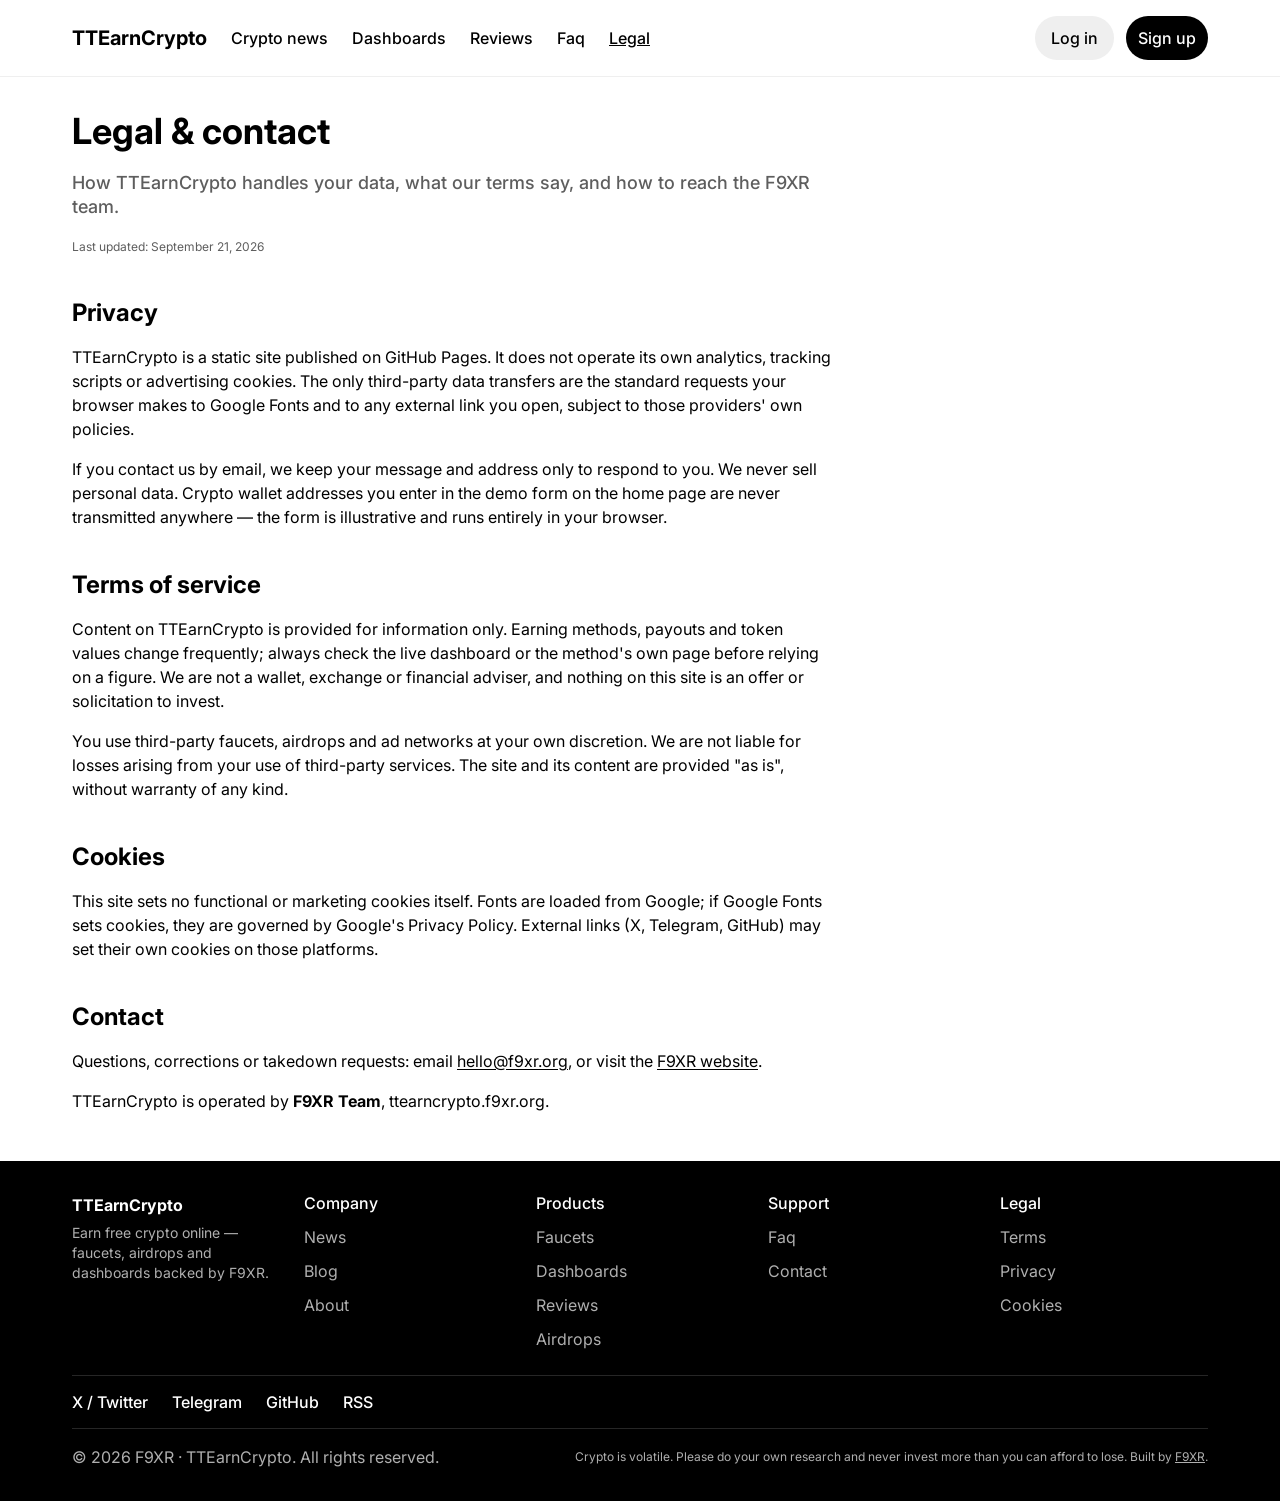
==== pages/legal.html @ f30c58fe "Build landing page and apply full SEO audit fixes" ====
<!DOCTYPE html>
<html lang="en">
<head>
  <meta charset="UTF-8" />
  <meta name="viewport" content="width=device-width, initial-scale=1.0" />
  <title>Terms, Privacy & Contact — TTEarnCrypto</title>
  <meta name="description" content="TTEarnCrypto legal and contact: privacy policy, terms of service, cookie notice and how to reach the F9XR team." />
  <link rel="canonical" href="https://ttearncrypto.f9xr.org/pages/legal.html" />
  <link rel="icon" href="../assets/img/favicon.svg" type="image/svg+xml" />
  <meta name="theme-color" content="#000000" />
  <meta property="og:type" content="website" />
  <meta property="og:site_name" content="TTEarnCrypto" />
  <meta property="og:title" content="Terms, Privacy & Contact — TTEarnCrypto" />
  <meta property="og:description" content="Privacy policy, terms of service, cookie notice and contact details for TTEarnCrypto." />
  <meta property="og:url" content="https://ttearncrypto.f9xr.org/pages/legal.html" />
  <meta property="og:image" content="https://ttearncrypto.f9xr.org/assets/img/og-image.png" />
  <meta property="og:image:width" content="1200" />
  <meta property="og:image:height" content="630" />
  <meta name="twitter:card" content="summary_large_image" />
  <meta name="twitter:title" content="Terms, Privacy & Contact — TTEarnCrypto" />
  <meta name="twitter:description" content="Legal, privacy and contact details for TTEarnCrypto." />
  <meta name="twitter:image" content="https://ttearncrypto.f9xr.org/assets/img/og-image.png" />
  <link rel="preconnect" href="https://fonts.googleapis.com" />
  <link rel="preconnect" href="https://fonts.gstatic.com" crossorigin />
  <link href="https://fonts.googleapis.com/css2?family=Inter:wght@400;500;700&display=swap" rel="stylesheet" />
  <link rel="stylesheet" href="../assets/css/style.css" />
  <script type="application/ld+json">
  {
    "@context": "https://schema.org",
    "@graph": [
      {
        "@type": "Organization",
        "name": "TTEarnCrypto",
        "url": "https://ttearncrypto.f9xr.org/",
        "logo": "https://ttearncrypto.f9xr.org/assets/img/logo.png",
        "sameAs": [
          "https://x.com/f9xr",
          "https://t.me/f9xr",
          "https://github.com/f9xr"
        ],
        "contactPoint": {
          "@type": "ContactPoint",
          "email": "hello@f9xr.org",
          "url": "https://f9xr.org",
          "contactType": "customer support"
        }
      }
    ]
  }
  </script>
</head>
<body>
  <a class="skip-link" href="#main">Skip to content</a>

  <header class="nav">
    <div class="container nav-inner">
      <a class="brand" href="/">TTEarnCrypto</a>

      <nav aria-label="Primary">
        <ul class="nav-links">
          <li><a href="/thedesisikka/">Crypto news</a></li>
          <li><a href="/dashboards">Dashboards</a></li>
          <li><a href="/Earning24x7">Reviews</a></li>
          <li><a href="/#faq">Faq</a></li>
          <li><a href="/pages/legal.html" aria-current="page">Legal</a></li>
        </ul>
      </nav>

      <div class="nav-actions">
        <a class="pill pill-subtle" href="/#requestForm">Log in</a>
        <a class="pill pill-primary" href="/#requestForm">Sign up</a>
      </div>

      <button class="nav-toggle" type="button" id="menuToggle" aria-label="Open menu" aria-expanded="false" aria-controls="mobileMenu">
        <svg viewBox="0 0 24 24" fill="none" stroke="currentColor" stroke-width="2" stroke-linecap="round">
          <line x1="4" y1="7" x2="20" y2="7" />
          <line x1="4" y1="12" x2="20" y2="12" />
          <line x1="4" y1="17" x2="20" y2="17" />
        </svg>
      </button>
    </div>
  </header>

  <div class="mobile-menu" id="mobileMenu" aria-modal="true" aria-hidden="true" role="dialog" aria-labelledby="mobileTitle">
    <div class="mobile-menu-head">
      <span class="brand" id="mobileTitle">TTEarnCrypto</span>
      <button class="pill pill-subtle" type="button" id="menuClose">Close</button>
    </div>
    <nav aria-label="Mobile">
      <ul class="mobile-links">
        <li><a href="/thedesisikka/">Crypto news</a></li>
        <li><a href="/dashboards">Dashboards</a></li>
        <li><a href="/Earning24x7">Reviews</a></li>
        <li><a href="/#faq">Faq</a></li>
        <li><a href="/pages/legal.html">Legal</a></li>
      </ul>
    </nav>
    <div class="mobile-actions">
      <a class="pill pill-subtle" href="/#requestForm">Log in</a>
      <a class="pill pill-primary" href="/#requestForm">Sign up</a>
    </div>
  </div>

  <main id="main">
    <section class="band" aria-labelledby="legalTitle">
      <div class="container">
        <div class="legal">
          <h1 class="display-xl" id="legalTitle">Legal & contact</h1>
          <p class="body-lg text-body">How TTEarnCrypto handles your data, what our terms say, and how to reach the F9XR team.</p>
          <p class="caption text-body">Last updated: September 21, 2026</p>

          <h2 class="display-md" id="privacy">Privacy</h2>
          <p class="body-md">TTEarnCrypto is a static site published on GitHub Pages. It does not operate its own analytics, tracking scripts or advertising cookies. The only third-party data transfers are the standard requests your browser makes to Google Fonts and to any external link you open, subject to those providers' own policies.</p>
          <p class="body-md">If you contact us by email, we keep your message and address only to respond to you. We never sell personal data. Crypto wallet addresses you enter in the demo form on the home page are never transmitted anywhere — the form is illustrative and runs entirely in your browser.</p>

          <h2 class="display-md" id="terms">Terms of service</h2>
          <p class="body-md">Content on TTEarnCrypto is provided for information only. Earning methods, payouts and token values change frequently; always check the live dashboard or the method's own page before relying on a figure. We are not a wallet, exchange or financial adviser, and nothing on this site is an offer or solicitation to invest.</p>
          <p class="body-md">You use third-party faucets, airdrops and ad networks at your own discretion. We are not liable for losses arising from your use of third-party services. The site and its content are provided "as is", without warranty of any kind.</p>

          <h2 class="display-md" id="cookies">Cookies</h2>
          <p class="body-md">This site sets no functional or marketing cookies itself. Fonts are loaded from Google; if Google Fonts sets cookies, they are governed by Google's Privacy Policy. External links (X, Telegram, GitHub) may set their own cookies on those platforms.</p>

          <h2 class="display-md" id="contact">Contact</h2>
          <p class="body-md">Questions, corrections or takedown requests: email <a class="link-inline" href="mailto:hello@f9xr.org">hello@f9xr.org</a>, or visit the <a class="link-inline" href="https://f9xr.org" rel="noopener noreferrer">F9XR website</a>.</p>
          <p class="body-md">TTEarnCrypto is operated by <strong>F9XR Team</strong>, ttearncrypto.f9xr.org.</p>
        </div>
      </div>
    </section>
  </main>

  <footer class="footer">
    <div class="container">
      <div class="footer-grid">
        <div class="footer-brand footer-col">
          <a class="brand" href="/">TTEarnCrypto</a>
          <p class="body-sm">Earn free crypto online — faucets, airdrops and dashboards backed by F9XR.</p>
        </div>
        <div class="footer-col">
          <h3>Company</h3>
          <ul>
            <li><a href="/thedesisikka/">News</a></li>
            <li><a href="/thedesisikka/">Blog</a></li>
            <li><a href="https://f9xr.org" rel="noopener noreferrer">About</a></li>
          </ul>
        </div>
        <div class="footer-col">
          <h3>Products</h3>
          <ul>
            <li><a href="/">Faucets</a></li>
            <li><a href="/dashboards">Dashboards</a></li>
            <li><a href="/Earning24x7">Reviews</a></li>
            <li><a href="/">Airdrops</a></li>
          </ul>
        </div>
        <div class="footer-col">
          <h3>Support</h3>
          <ul>
            <li><a href="/#faq">Faq</a></li>
            <li><a href="mailto:hello@f9xr.org">Contact</a></li>
          </ul>
        </div>
        <div class="footer-col">
          <h3>Legal</h3>
          <ul>
            <li><a href="/pages/legal.html#terms">Terms</a></li>
            <li><a href="/pages/legal.html#privacy">Privacy</a></li>
            <li><a href="/pages/legal.html#cookies">Cookies</a></li>
          </ul>
        </div>
      </div>

      <div class="footer-social">
        <a href="https://x.com/f9xr" rel="noopener noreferrer">X / Twitter</a>
        <a href="https://t.me/f9xr" rel="noopener noreferrer">Telegram</a>
        <a href="https://github.com/f9xr" rel="noopener noreferrer">GitHub</a>
        <a href="/thedesisikka/">RSS</a>
      </div>

      <div class="footer-legal">
        <p>&copy; 2026 F9XR &middot; TTEarnCrypto. All rights reserved.</p>
        <p class="caption">Crypto is volatile. Please do your own research and never invest more than you can afford to lose. Built by <a href="https://f9xr.org" rel="noopener noreferrer">F9XR</a>.</p>
      </div>
    </div>
  </footer>

  <script src="../assets/js/main.js"></script>
</body>
</html>
---- assets/css/style.css ----
:root {
  --primary: #000000;
  --on-primary: #ffffff;
  --ink: #000000;
  --body: #5e5e5e;
  --mute: #afafaf;
  --hairline-mid: #4b4b4b;
  --canvas: #ffffff;
  --canvas-soft: #efefef;
  --canvas-softer: #f3f3f3;
  --surface-pressed: #e2e2e2;
  --link: #0000ee;
  --on-dark: #ffffff;
  --black-elevated: #282828;

  --r-md: 8px;
  --r-lg: 12px;
  --r-xl: 16px;
  --r-pill: 999px;
  --r-pill-tab: 36px;
  --r-full: 9999px;

  --font-display: "UberMove", "Inter", system-ui, "Helvetica Neue", Arial, sans-serif;
  --font-text: "UberMoveText", "Inter", system-ui, "Helvetica Neue", Arial, sans-serif;

  --shadow-1: rgba(0, 0, 0, 0.12) 0px 4px 16px 0px;
  --shadow-2: rgba(0, 0, 0, 0.16) 0px 4px 16px 0px;
  --shadow-3: rgba(0, 0, 0, 0.16) 0px 2px 8px 0px;

  --container: 1200px;
  --gutter: 32px;
  --gutter-sm: 16px;
}

*,
*::before,
*::after {
  box-sizing: border-box;
}

html {
  scroll-behavior: smooth;
  scroll-padding-top: 88px;
}

.sr-only {
  position: absolute;
  width: 1px;
  height: 1px;
  padding: 0;
  margin: -1px;
  overflow: hidden;
  clip: rect(0, 0, 0, 0);
  white-space: nowrap;
  border: 0;
}

.link-inline {
  text-decoration: underline;
  text-underline-offset: 2px;
}

.link-inline:hover {
  color: var(--link);
}

html,
body {
  margin: 0;
  padding: 0;
}

body {
  background: var(--canvas);
  color: var(--ink);
  font-family: var(--font-text);
  font-size: 16px;
  line-height: 24px;
  -webkit-font-smoothing: antialiased;
}

img,
svg {
  display: block;
  max-width: 100%;
}

a {
  color: inherit;
  text-decoration: none;
}

button {
  font-family: inherit;
  cursor: pointer;
  border: 0;
}

:focus-visible {
  outline: 2px solid var(--link);
  outline-offset: 2px;
}

.container {
  max-width: var(--container);
  margin: 0 auto;
  padding: 0 var(--gutter);
}

.skip-link {
  position: absolute;
  left: -9999px;
  top: 0;
  background: var(--canvas);
  color: var(--ink);
  padding: 8px 16px;
  z-index: 100;
}

.skip-link:focus {
  left: 0;
}

/* ─────────────── type utilities ─────────────── */

.display-xxl {
  font-family: var(--font-display);
  font-weight: 700;
  font-size: 52px;
  line-height: 64px;
  font-feature-settings: "ss01";
  margin: 0;
}

.display-xl {
  font-family: var(--font-display);
  font-weight: 700;
  font-size: 36px;
  line-height: 44px;
  font-feature-settings: "ss01";
  margin: 0;
}

.display-lg {
  font-family: var(--font-display);
  font-weight: 700;
  font-size: 32px;
  line-height: 40px;
  font-feature-settings: "ss01";
  margin: 0;
}

.display-md {
  font-family: var(--font-display);
  font-weight: 700;
  font-size: 24px;
  line-height: 32px;
  font-feature-settings: "ss01";
  margin: 0;
}

.display-sm {
  font-family: var(--font-display);
  font-weight: 700;
  font-size: 20px;
  line-height: 28px;
  font-feature-settings: "ss01";
  margin: 0;
}

.body-lg {
  font-size: 18px;
  line-height: 24px;
  font-weight: 500;
}

.body-md {
  font-size: 16px;
  line-height: 24px;
  font-weight: 400;
}

.body-md-strong {
  font-size: 16px;
  line-height: 20px;
  font-weight: 500;
}

.body-sm {
  font-size: 14px;
  line-height: 20px;
  font-weight: 400;
}

.body-sm-strong {
  font-size: 14px;
  line-height: 16px;
  font-weight: 500;
}

.caption {
  font-size: 12px;
  line-height: 20px;
  font-weight: 400;
}

.eyebrow {
  font-family: var(--font-text);
  font-size: 12px;
  line-height: 16px;
  font-weight: 500;
  letter-spacing: 1px;
  text-transform: uppercase;
  margin: 0;
}

.text-body {
  color: var(--body);
}

.text-mute {
  color: var(--mute);
}

.text-on-dark {
  color: var(--on-dark);
}

/* ─────────────── sections ─────────────── */

.section {
  padding: 32px 0;
}

.band {
  padding: 32px 0;
}

.band-light {
  background: var(--canvas);
  color: var(--ink);
}

.band-dark {
  background: var(--ink);
  color: var(--on-dark);
}

/* ─────────────── nav ─────────────── */

.nav {
  position: sticky;
  top: 0;
  z-index: 50;
  background: var(--canvas);
  border-bottom: 1px solid var(--canvas-soft);
}

.nav-inner {
  display: flex;
  align-items: center;
  gap: 24px;
  padding-top: 16px;
  padding-bottom: 16px;
}

.brand {
  font-family: var(--font-display);
  font-weight: 700;
  font-size: 20px;
  line-height: 24px;
  font-feature-settings: "ss01";
  white-space: nowrap;
}

.nav-links {
  display: flex;
  align-items: center;
  gap: 24px;
  margin: 0;
  padding: 0;
  list-style: none;
}

.nav-links a {
  font-weight: 500;
  font-size: 16px;
  line-height: 20px;
  color: var(--ink);
}

.nav-links a:hover {
  text-decoration: underline;
}

.nav-links a[aria-current="page"] {
  text-decoration: underline;
}

.nav-actions {
  display: flex;
  align-items: center;
  gap: 12px;
  margin-left: auto;
}

.nav-toggle {
  display: none;
  margin-left: auto;
  width: 48px;
  height: 48px;
  border-radius: var(--r-full);
  background: var(--canvas-soft);
  color: var(--ink);
  align-items: center;
  justify-content: center;
}

.nav-toggle svg {
  width: 20px;
  height: 20px;
}

/* ─────────────── buttons & pills ─────────────── */

.pill {
  display: inline-flex;
  align-items: center;
  justify-content: center;
  gap: 8px;
  border-radius: var(--r-pill);
  font-family: var(--font-text);
  font-size: 16px;
  line-height: 20px;
  font-weight: 500;
  padding: 12px;
  text-align: center;
}

.pill-primary {
  background: var(--primary);
  color: var(--on-primary);
}

.pill-primary:hover {
  background: var(--black-elevated);
}

.pill-secondary {
  background: var(--canvas);
  color: var(--ink);
}

.pill-secondary:hover {
  background: var(--surface-pressed);
}

.pill-subtle {
  background: var(--canvas-soft);
  color: var(--ink);
  padding: 12px 16px;
}

.pill-subtle:hover {
  background: var(--surface-pressed);
}

.pill-float {
  background: var(--canvas);
  color: var(--ink);
  box-shadow: var(--shadow-3);
}

.pill-float:hover {
  background: var(--surface-pressed);
}

.button-large {
  display: inline-flex;
  align-items: center;
  justify-content: center;
  border-radius: var(--r-xl);
  background: var(--primary);
  color: var(--on-primary);
  font-size: 18px;
  line-height: 24px;
  font-weight: 500;
  padding: 16px 20px;
  width: 100%;
}

.button-large:hover {
  background: var(--black-elevated);
}

.app-pill {
  display: inline-flex;
  align-items: center;
  gap: 12px;
  border-radius: var(--r-pill);
  background: var(--ink);
  color: var(--on-dark);
  padding: 12px 20px;
  text-align: left;
}

.app-pill:hover {
  background: var(--black-elevated);
}

.app-pill .app-pill-eyebrow {
  font-size: 10px;
  line-height: 12px;
  text-transform: uppercase;
  letter-spacing: 1px;
  color: var(--mute);
}

.app-pill .app-pill-label {
  font-family: var(--font-text);
  font-size: 16px;
  line-height: 20px;
  font-weight: 500;
}

.app-pill svg {
  flex: 0 0 auto;
}

/* ─────────────── cards ─────────────── */

.card {
  background: var(--canvas);
  border-radius: var(--r-xl);
  padding: 24px;
  color: var(--ink);
}

.card-elevated {
  background: var(--canvas);
  border-radius: var(--r-xl);
  padding: 24px;
  color: var(--ink);
  box-shadow: var(--shadow-1);
}

.card-soft {
  background: var(--canvas-soft);
  border-radius: var(--r-xl);
  padding: 24px;
  color: var(--ink);
}

.card-dark {
  background: var(--ink);
  border-radius: var(--r-xl);
  padding: 24px;
  color: var(--on-dark);
}

/* ─────────────── hero ─────────────── */

.hero {
  padding: 32px 0 48px;
}

.hero-grid {
  display: grid;
  grid-template-columns: 1fr 460px;
  gap: 32px;
  align-items: center;
}

.hero-copy {
  display: flex;
  flex-direction: column;
  gap: 16px;
}

.hero-copy .body-lg {
  max-width: 44ch;
}

/* request form */

.request-form {
  background: var(--canvas);
  border-radius: var(--r-xl);
  padding: 16px;
  box-shadow: var(--shadow-2);
  display: flex;
  flex-direction: column;
  gap: 16px;
}

.request-form-fields {
  display: flex;
  flex-direction: column;
  gap: 16px;
}

.request-tabs {
  display: flex;
  gap: 4px;
  background: var(--canvas-soft);
  border-radius: var(--r-pill-tab);
  padding: 4px;
}

.request-tab {
  flex: 1;
  border-radius: 32px;
  padding: 8px 16px;
  font-size: 16px;
  line-height: 20px;
  font-weight: 500;
  background: transparent;
  color: var(--ink);
}

.request-tab[aria-selected="true"] {
  background: var(--canvas);
  box-shadow: var(--shadow-3);
}

.request-tab:hover:not([aria-selected="true"]) {
  background: var(--surface-pressed);
}

.request-row {
  display: flex;
  align-items: center;
  gap: 12px;
  background: var(--canvas-soft);
  border-radius: var(--r-md);
  padding: 16px;
}

.request-row-icon {
  flex: 0 0 auto;
  width: 32px;
  height: 32px;
  display: flex;
  align-items: center;
  justify-content: center;
  border-radius: var(--r-full);
  background: var(--canvas);
}

.request-row-icon svg {
  width: 18px;
  height: 18px;
}

.request-row-label {
  flex: 1;
  min-width: 0;
}

.request-row-label span {
  display: block;
  font-size: 12px;
  line-height: 16px;
  color: var(--hairline-mid);
}

.request-row-label strong {
  display: block;
  font-size: 16px;
  line-height: 20px;
  font-weight: 500;
  color: var(--ink);
  overflow: hidden;
  text-overflow: ellipsis;
  white-space: nowrap;
}

.request-row-chevron {
  flex: 0 0 auto;
  color: var(--body);
}

.request-row-chevron svg {
  width: 16px;
  height: 16px;
}

/* ─────────────── category chips ─────────────── */

.chips {
  display: flex;
  flex-wrap: wrap;
  gap: 12px;
}

.chip {
  display: inline-flex;
  align-items: center;
  gap: 8px;
  background: var(--canvas-soft);
  color: var(--ink);
  border-radius: var(--r-pill);
  padding: 8px 16px;
  font-size: 14px;
  line-height: 16px;
  font-weight: 500;
}

.chip:hover {
  background: var(--surface-pressed);
}

.chip svg {
  width: 16px;
  height: 16px;
}

/* ─────────────── promo cards ─────────────── */

.promo-grid {
  display: grid;
  grid-template-columns: 1fr 1fr;
  gap: 32px;
}

.promo-card {
  background: var(--canvas);
  border-radius: var(--r-xl);
  box-shadow: var(--shadow-1);
  overflow: hidden;
  display: grid;
  grid-template-columns: 1fr 1fr;
  align-items: stretch;
  min-height: 360px;
}

.promo-card .promo-media {
  position: relative;
  min-height: 0;
}

.promo-media svg {
  position: absolute;
  inset: 0;
  width: 100%;
  height: 100%;
}

.promo-card .promo-body {
  padding: 24px;
  display: flex;
  flex-direction: column;
  align-items: flex-start;
  gap: 12px;
  justify-content: center;
}

.promo-body .body-md {
  margin: 0;
}

.promo-body .pill {
  margin-top: 4px;
}

/* ─────────────── dark band ─────────────── */

.dark-band {
  display: grid;
  grid-template-columns: 1fr 1fr;
  gap: 32px;
  align-items: center;
}

.dark-band .dark-copy {
  display: flex;
  flex-direction: column;
  align-items: flex-start;
  gap: 16px;
}

.dark-copy .body-lg {
  max-width: 44ch;
  color: var(--canvas);
  opacity: 0.85;
}

.dark-band-media svg {
  border-radius: var(--r-xl);
  background: var(--black-elevated);
}

/* ─────────────── showcase ─────────────── */

.showcase {
  background: var(--ink);
  border-radius: var(--r-xl);
  padding: 32px;
  color: var(--on-dark);
  display: flex;
  flex-direction: column;
  justify-content: flex-end;
  min-height: 520px;
  position: relative;
  overflow: hidden;
}

.showcase svg {
  position: absolute;
  inset: 0;
  width: 100%;
  height: 100%;
}

.showcase-content {
  position: relative;
  display: flex;
  flex-direction: column;
  gap: 12px;
  z-index: 1;
}

.showcase-content .caption {
  color: var(--mute);
}

/* ─────────────── FAQ ─────────────── */

.legal {
  max-width: 760px;
}

.legal h2 {
  margin-top: 40px;
}

.faq {
  max-width: 760px;
}

.faq details {
  border-top: 1px solid var(--canvas-soft);
}

.faq details:last-of-type {
  border-bottom: 1px solid var(--canvas-soft);
}

.faq summary {
  display: flex;
  align-items: center;
  justify-content: space-between;
  gap: 16px;
  list-style: none;
  padding: 16px 0;
  cursor: pointer;
  font-size: 16px;
  line-height: 20px;
  font-weight: 500;
}

.faq summary::-webkit-details-marker {
  display: none;
}

.faq summary::after {
  content: "";
  flex: 0 0 auto;
  width: 12px;
  height: 12px;
  border-right: 2px solid var(--ink);
  border-bottom: 2px solid var(--ink);
  transform: rotate(45deg);
  transition: transform 0.15s ease;
}

.faq details[open] summary::after {
  transform: rotate(225deg);
}

.faq-panel {
  padding-bottom: 16px;
  color: var(--body);
}

.faq-panel p {
  margin: 0;
}

/* ─────────────── app download row ─────────────── */

.app-row {
  display: flex;
  flex-wrap: wrap;
  gap: 12px;
}

/* ─────────────── footer ─────────────── */

.footer {
  background: var(--primary);
  color: var(--on-dark);
  padding: 32px 0;
}

.footer-grid {
  display: grid;
  grid-template-columns: repeat(5, 1fr);
  gap: 24px;
  padding-bottom: 24px;
}

.footer-brand .brand {
  color: var(--on-dark);
  margin-bottom: 8px;
  display: inline-block;
}

.footer-brand p {
  color: var(--mute);
  margin: 0;
}

.footer-col h3 {
  font-size: 16px;
  line-height: 20px;
  font-weight: 500;
  margin: 0 0 12px;
}

.footer-col ul {
  list-style: none;
  margin: 0;
  padding: 0;
  display: flex;
  flex-direction: column;
  gap: 10px;
}

.footer-col a {
  color: var(--mute);
  font-size: 16px;
  line-height: 20px;
}

.footer-col a:hover {
  color: var(--on-dark);
  text-decoration: underline;
}

.footer-social {
  display: flex;
  flex-wrap: wrap;
  gap: 24px;
  padding: 16px 0;
  border-top: 1px solid rgba(255, 255, 255, 0.15);
}

.footer-social a {
  color: var(--on-dark);
  font-size: 16px;
  line-height: 20px;
  font-weight: 500;
}

.footer-social a:hover {
  text-decoration: underline;
}

.footer-legal {
  border-top: 1px solid rgba(255, 255, 255, 0.15);
  padding-top: 16px;
  color: var(--mute);
  display: flex;
  flex-wrap: wrap;
  justify-content: space-between;
  gap: 12px;
  align-items: center;
}

.footer-legal p {
  margin: 0;
}

.footer-legal a {
  color: var(--mute);
  text-decoration: underline;
}

.footer-legal a:hover {
  color: var(--on-dark);
}

/* mobile menu overlay */
.mobile-menu {
  position: fixed;
  inset: 0;
  background: var(--canvas);
  z-index: 60;
  padding: 24px 16px;
  display: none;
  flex-direction: column;
}

.mobile-menu[open] {
  display: flex;
}

.mobile-menu-head {
  display: flex;
  align-items: center;
  justify-content: space-between;
  margin-bottom: 32px;
}

.mobile-menu ul.mobile-links {
  list-style: none;
  margin: 0;
  padding: 0;
  display: flex;
  flex-direction: column;
  gap: 8px;
}

.mobile-menu .mobile-links a {
  display: block;
  font-family: var(--font-display);
  font-weight: 700;
  font-size: 36px;
  line-height: 44px;
  color: var(--ink);
}

.mobile-menu .mobile-actions {
  display: flex;
  flex-direction: column;
  gap: 12px;
  margin-top: auto;
}

/* ─────────────── responsive ─────────────── */

@media (max-width: 1119px) {
  .nav-links,
  .nav-actions {
    display: none;
  }

  .nav-toggle {
    display: flex;
  }

  .hero-grid {
    grid-template-columns: 1fr 400px;
  }

  .footer-grid {
    grid-template-columns: repeat(3, 1fr);
  }
}

@media (max-width: 900px) {
  .hero-grid {
    grid-template-columns: 1fr;
  }

  .promo-card {
    grid-template-columns: 1fr;
    grid-template-rows: auto auto;
  }

  .promo-card .promo-media {
    min-height: 260px;
    grid-row: 1;
  }

  .promo-card .promo-body {
    grid-row: 2;
  }

  .promo-grid {
    grid-template-columns: 1fr;
  }

  .dark-band {
    grid-template-columns: 1fr;
  }

  .dark-band-media svg {
    max-width: 100%;
    height: auto;
  }
}

@media (max-width: 767px) {
  .display-xxl {
    font-size: 36px;
    line-height: 44px;
  }

  .display-xl {
    font-size: 32px;
    line-height: 40px;
  }

  .container {
    padding: 0 16px;
  }

  .hero {
    padding: 24px 0 32px;
  }

  .showcase {
    min-height: 420px;
    padding: 24px;
  }

  .showcase .display-xxl {
    font-size: 32px;
    line-height: 40px;
  }

  .footer-grid {
    grid-template-columns: 1fr 1fr;
  }

  .footer-legal {
    flex-direction: column;
    align-items: flex-start;
  }
}

@media (max-width: 599px) {
  .chips {
    flex-wrap: nowrap;
    overflow-x: auto;
    scrollbar-width: none;
    padding-bottom: 4px;
  }

  .chips::-webkit-scrollbar {
    display: none;
  }

  .chip {
    flex: 0 0 auto;
    padding: 16px 16px;
  }

  .app-row .app-pill {
    width: 100%;
  }

  .promo-grid {
    gap: 24px;
  }
}

@media (prefers-reduced-motion: reduce) {
  html {
    scroll-behavior: auto;
  }

  *,
  *::before,
  *::after {
    transition: none !important;
    animation: none !important;
  }
}
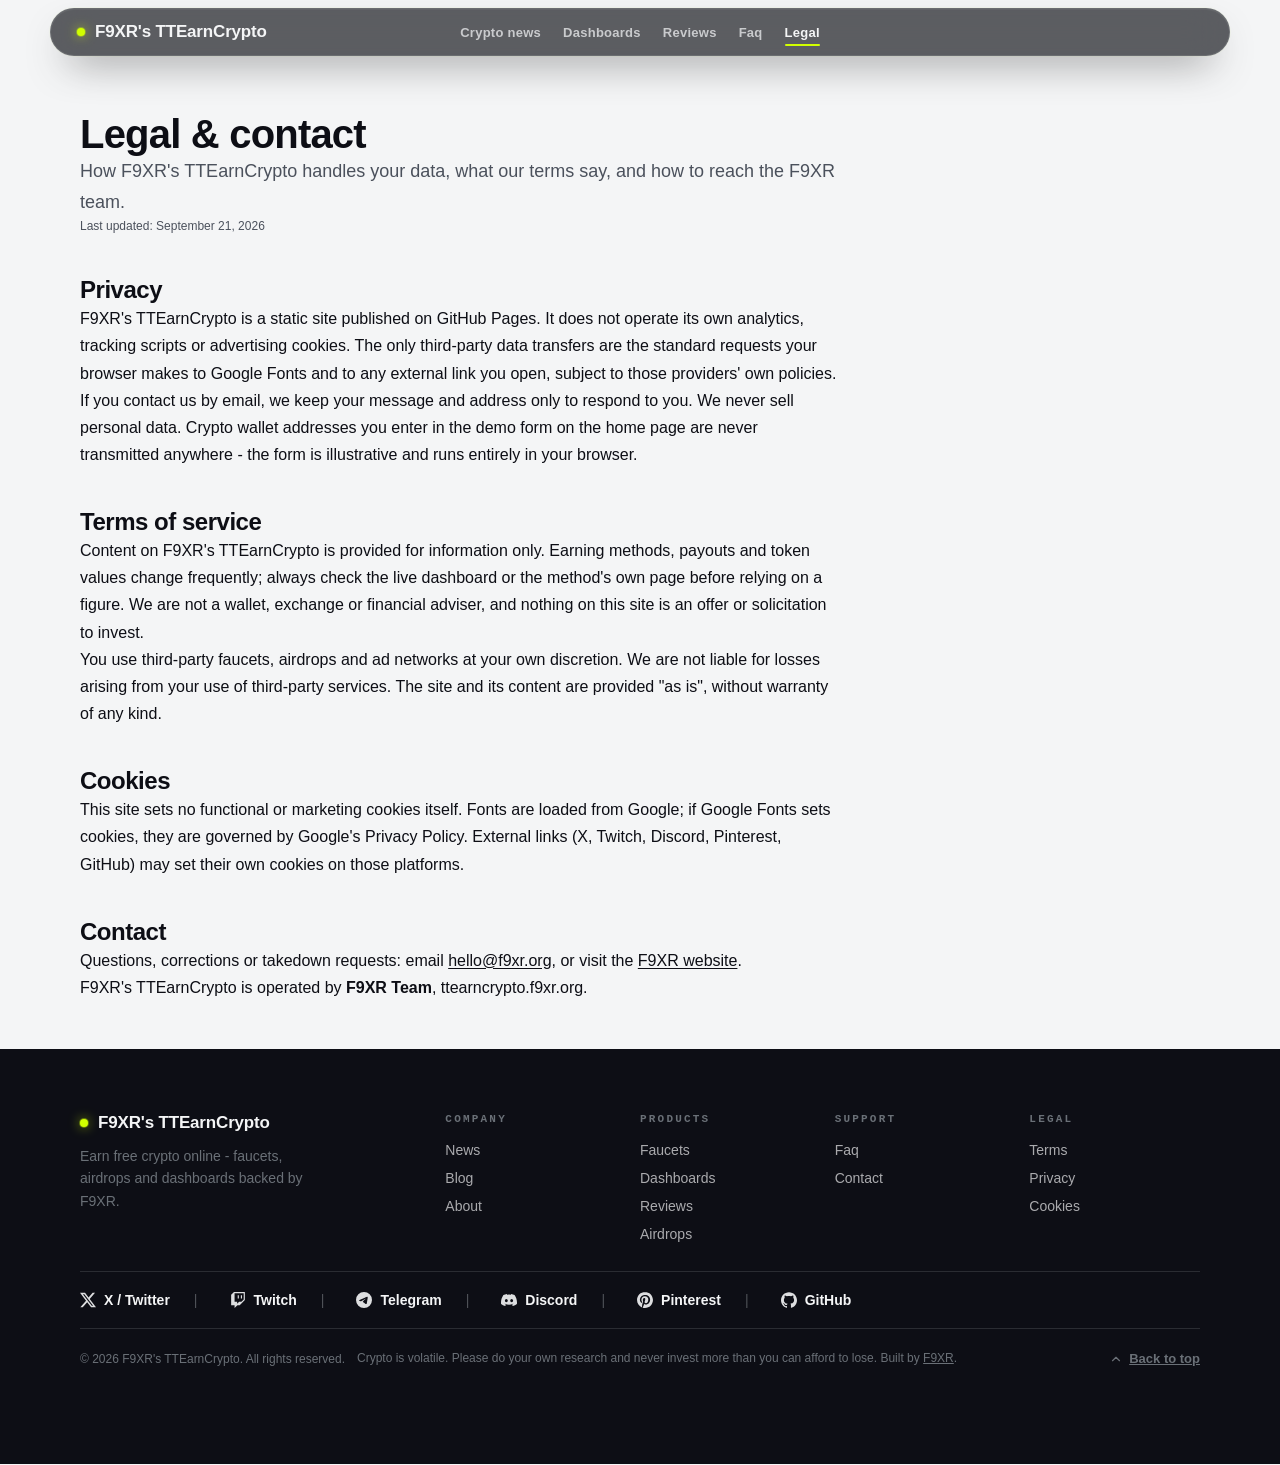
==== commit c70c3373: "Rebrand to F9XR's TTEarnCrypto and polish UI" ====
--- a/pages/legal.html
+++ b/pages/legal.html
@@ -3,22 +3,22 @@
 <head>
   <meta charset="UTF-8" />
   <meta name="viewport" content="width=device-width, initial-scale=1.0" />
-  <title>Terms, Privacy & Contact — TTEarnCrypto</title>
-  <meta name="description" content="TTEarnCrypto legal and contact: privacy policy, terms of service, cookie notice and how to reach the F9XR team." />
+  <title>Terms, Privacy & Contact - F9XR's TTEarnCrypto</title>
+  <meta name="description" content="F9XR's TTEarnCrypto legal and contact: privacy policy, terms of service, cookie notice and how to reach the F9XR team." />
   <link rel="canonical" href="https://ttearncrypto.f9xr.org/pages/legal.html" />
   <link rel="icon" href="../assets/img/favicon.svg" type="image/svg+xml" />
   <meta name="theme-color" content="#000000" />
   <meta property="og:type" content="website" />
-  <meta property="og:site_name" content="TTEarnCrypto" />
-  <meta property="og:title" content="Terms, Privacy & Contact — TTEarnCrypto" />
-  <meta property="og:description" content="Privacy policy, terms of service, cookie notice and contact details for TTEarnCrypto." />
+  <meta property="og:site_name" content="F9XR's TTEarnCrypto" />
+  <meta property="og:title" content="Terms, Privacy & Contact - F9XR's TTEarnCrypto" />
+  <meta property="og:description" content="Privacy policy, terms of service, cookie notice and contact details for F9XR's TTEarnCrypto." />
   <meta property="og:url" content="https://ttearncrypto.f9xr.org/pages/legal.html" />
   <meta property="og:image" content="https://ttearncrypto.f9xr.org/assets/img/og-image.png" />
   <meta property="og:image:width" content="1200" />
   <meta property="og:image:height" content="630" />
   <meta name="twitter:card" content="summary_large_image" />
-  <meta name="twitter:title" content="Terms, Privacy & Contact — TTEarnCrypto" />
-  <meta name="twitter:description" content="Legal, privacy and contact details for TTEarnCrypto." />
+  <meta name="twitter:title" content="Terms, Privacy & Contact - F9XR's TTEarnCrypto" />
+  <meta name="twitter:description" content="Legal, privacy and contact details for F9XR's TTEarnCrypto." />
   <meta name="twitter:image" content="https://ttearncrypto.f9xr.org/assets/img/og-image.png" />
   <link rel="preconnect" href="https://fonts.googleapis.com" />
   <link rel="preconnect" href="https://fonts.gstatic.com" crossorigin />
@@ -30,13 +30,16 @@
     "@graph": [
       {
         "@type": "Organization",
-        "name": "TTEarnCrypto",
+        "name": "F9XR's TTEarnCrypto",
         "url": "https://ttearncrypto.f9xr.org/",
         "logo": "https://ttearncrypto.f9xr.org/assets/img/logo.png",
         "sameAs": [
-          "https://x.com/f9xr",
-          "https://t.me/f9xr",
-          "https://github.com/f9xr"
+          "https://twitter.com/ttearncrypto",
+          "https://www.twitch.tv/ttearncrypto",
+          "https://t.me/+CxO1NVTowno2Y2E1",
+          "https://discord.gg/D6hAEEumtx",
+          "https://www.pinterest.com/f9xr/ttearncrypto",
+          "https://github.com/ttearncrypto"
         ],
         "contactPoint": {
           "@type": "ContactPoint",
@@ -53,8 +56,8 @@
   <a class="skip-link" href="#main">Skip to content</a>
 
   <header class="nav">
-    <div class="container nav-inner">
-      <a class="brand" href="/">TTEarnCrypto</a>
+    <div class="nav-inner">
+      <a class="brand" href="/">F9XR's TTEarnCrypto</a>
 
       <nav aria-label="Primary">
         <ul class="nav-links">
@@ -66,11 +69,6 @@
         </ul>
       </nav>
 
-      <div class="nav-actions">
-        <a class="pill pill-subtle" href="/#requestForm">Log in</a>
-        <a class="pill pill-primary" href="/#requestForm">Sign up</a>
-      </div>
-
       <button class="nav-toggle" type="button" id="menuToggle" aria-label="Open menu" aria-expanded="false" aria-controls="mobileMenu">
         <svg viewBox="0 0 24 24" fill="none" stroke="currentColor" stroke-width="2" stroke-linecap="round">
           <line x1="4" y1="7" x2="20" y2="7" />
@@ -83,7 +81,7 @@
 
   <div class="mobile-menu" id="mobileMenu" aria-modal="true" aria-hidden="true" role="dialog" aria-labelledby="mobileTitle">
     <div class="mobile-menu-head">
-      <span class="brand" id="mobileTitle">TTEarnCrypto</span>
+      <span class="brand" id="mobileTitle">F9XR's TTEarnCrypto</span>
       <button class="pill pill-subtle" type="button" id="menuClose">Close</button>
     </div>
     <nav aria-label="Mobile">
@@ -95,10 +93,6 @@
         <li><a href="/pages/legal.html">Legal</a></li>
       </ul>
     </nav>
-    <div class="mobile-actions">
-      <a class="pill pill-subtle" href="/#requestForm">Log in</a>
-      <a class="pill pill-primary" href="/#requestForm">Sign up</a>
-    </div>
   </div>
 
   <main id="main">
@@ -106,23 +100,23 @@
       <div class="container">
         <div class="legal">
           <h1 class="display-xl" id="legalTitle">Legal & contact</h1>
-          <p class="body-lg text-body">How TTEarnCrypto handles your data, what our terms say, and how to reach the F9XR team.</p>
+          <p class="body-lg text-body">How F9XR's TTEarnCrypto handles your data, what our terms say, and how to reach the F9XR team.</p>
           <p class="caption text-body">Last updated: September 21, 2026</p>
 
           <h2 class="display-md" id="privacy">Privacy</h2>
-          <p class="body-md">TTEarnCrypto is a static site published on GitHub Pages. It does not operate its own analytics, tracking scripts or advertising cookies. The only third-party data transfers are the standard requests your browser makes to Google Fonts and to any external link you open, subject to those providers' own policies.</p>
-          <p class="body-md">If you contact us by email, we keep your message and address only to respond to you. We never sell personal data. Crypto wallet addresses you enter in the demo form on the home page are never transmitted anywhere — the form is illustrative and runs entirely in your browser.</p>
+          <p class="body-md">F9XR's TTEarnCrypto is a static site published on GitHub Pages. It does not operate its own analytics, tracking scripts or advertising cookies. The only third-party data transfers are the standard requests your browser makes to Google Fonts and to any external link you open, subject to those providers' own policies.</p>
+          <p class="body-md">If you contact us by email, we keep your message and address only to respond to you. We never sell personal data. Crypto wallet addresses you enter in the demo form on the home page are never transmitted anywhere - the form is illustrative and runs entirely in your browser.</p>
 
           <h2 class="display-md" id="terms">Terms of service</h2>
-          <p class="body-md">Content on TTEarnCrypto is provided for information only. Earning methods, payouts and token values change frequently; always check the live dashboard or the method's own page before relying on a figure. We are not a wallet, exchange or financial adviser, and nothing on this site is an offer or solicitation to invest.</p>
+          <p class="body-md">Content on F9XR's TTEarnCrypto is provided for information only. Earning methods, payouts and token values change frequently; always check the live dashboard or the method's own page before relying on a figure. We are not a wallet, exchange or financial adviser, and nothing on this site is an offer or solicitation to invest.</p>
           <p class="body-md">You use third-party faucets, airdrops and ad networks at your own discretion. We are not liable for losses arising from your use of third-party services. The site and its content are provided "as is", without warranty of any kind.</p>
 
           <h2 class="display-md" id="cookies">Cookies</h2>
-          <p class="body-md">This site sets no functional or marketing cookies itself. Fonts are loaded from Google; if Google Fonts sets cookies, they are governed by Google's Privacy Policy. External links (X, Telegram, GitHub) may set their own cookies on those platforms.</p>
+          <p class="body-md">This site sets no functional or marketing cookies itself. Fonts are loaded from Google; if Google Fonts sets cookies, they are governed by Google's Privacy Policy. External links (X, Twitch, Discord, Pinterest, GitHub) may set their own cookies on those platforms.</p>
 
           <h2 class="display-md" id="contact">Contact</h2>
           <p class="body-md">Questions, corrections or takedown requests: email <a class="link-inline" href="mailto:hello@f9xr.org">hello@f9xr.org</a>, or visit the <a class="link-inline" href="https://f9xr.org" rel="noopener noreferrer">F9XR website</a>.</p>
-          <p class="body-md">TTEarnCrypto is operated by <strong>F9XR Team</strong>, ttearncrypto.f9xr.org.</p>
+          <p class="body-md">F9XR's TTEarnCrypto is operated by <strong>F9XR Team</strong>, ttearncrypto.f9xr.org.</p>
         </div>
       </div>
     </section>
@@ -132,8 +126,8 @@
     <div class="container">
       <div class="footer-grid">
         <div class="footer-brand footer-col">
-          <a class="brand" href="/">TTEarnCrypto</a>
-          <p class="body-sm">Earn free crypto online — faucets, airdrops and dashboards backed by F9XR.</p>
+          <a class="brand" href="/">F9XR's TTEarnCrypto</a>
+          <p class="body-sm">Earn free crypto online - faucets, airdrops and dashboards backed by F9XR.</p>
         </div>
         <div class="footer-col">
           <h3>Company</h3>
@@ -170,15 +164,39 @@
       </div>
 
       <div class="footer-social">
-        <a href="https://x.com/f9xr" rel="noopener noreferrer">X / Twitter</a>
-        <a href="https://t.me/f9xr" rel="noopener noreferrer">Telegram</a>
-        <a href="https://github.com/f9xr" rel="noopener noreferrer">GitHub</a>
-        <a href="/thedesisikka/">RSS</a>
+        <a href="https://twitter.com/ttearncrypto" rel="noopener noreferrer">
+          <svg viewBox="0 0 24 24" fill="currentColor" aria-hidden="true"><path d="M18.901 1.153h3.68l-8.04 9.19L24 22.846h-7.406l-5.8-7.584-6.638 7.584H.474l8.6-9.83L0 1.154h7.594l5.243 6.932ZM17.61 20.644h2.039L6.486 3.24H4.298Z" /></svg>
+          X / Twitter
+        </a>
+        <a href="https://www.twitch.tv/ttearncrypto" rel="noopener noreferrer">
+          <svg viewBox="0 0 24 24" fill="currentColor" aria-hidden="true"><path d="M11.571 4.714h1.715v5.143H11.57zm4.715 0H18v5.143h-1.714zM6 0 1.714 4.286v15.428h5.143V24l4.286-4.286h3.428L22.286 12V0zm14.571 11.143-3.428 3.428h-3.429l-3 3v-3H6.857V1.714h13.714Z" /></svg>
+          Twitch
+        </a>
+        <a href="https://t.me/+CxO1NVTowno2Y2E1" rel="noopener noreferrer">
+          <svg viewBox="0 0 24 24" fill="currentColor" aria-hidden="true"><path d="M11.944 0A12 12 0 0 0 0 12a12 12 0 0 0 12 12 12 12 0 0 0 12-12A12 12 0 0 0 12 0a12 12 0 0 0-.056 0zm4.962 7.224c.1-.002.321.023.465.14a.506.506 0 0 1 .171.325c.016.093.036.306.02.472-.18 1.898-.962 6.502-1.36 8.627-.168.9-.499 1.201-.82 1.23-.696.065-1.225-.46-1.9-.902-1.056-.693-1.653-1.124-2.678-1.8-1.185-.78-.417-1.21.258-1.91.177-.184 3.247-2.977 3.307-3.23.007-.032.014-.15-.056-.212s-.174-.041-.249-.024c-.106.024-1.793 1.14-5.061 3.345-.48.33-.913.49-1.302.48-.428-.008-1.252-.241-1.865-.44-.752-.245-1.349-.374-1.297-.789.027-.216.325-.437.893-.663 3.498-1.524 5.83-2.529 6.998-3.014 3.332-1.386 4.025-1.627 4.476-1.635z" /></svg>
+          Telegram
+        </a>
+        <a href="https://discord.gg/D6hAEEumtx" rel="noopener noreferrer">
+          <svg viewBox="0 0 24 24" fill="currentColor" aria-hidden="true"><path d="M20.317 4.37a19.79 19.79 0 0 0-4.885-1.515.074.074 0 0 0-.079.037c-.21.375-.445.865-.608 1.25a18.27 18.27 0 0 0-5.487 0 12.64 12.64 0 0 0-.617-1.25.077.077 0 0 0-.079-.037A19.736 19.736 0 0 0 3.677 4.37a.07.07 0 0 0-.032.027C.533 9.046-.32 13.58.099 18.058a.082.082 0 0 0 .031.056 19.9 19.9 0 0 0 5.993 3.03.078.078 0 0 0 .084-.028 14.09 14.09 0 0 0 1.226-1.994.076.076 0 0 0-.041-.106 13.107 13.107 0 0 1-1.872-.892.077.077 0 0 1-.008-.128c.126-.094.252-.192.372-.291a.074.074 0 0 1 .078-.01c3.928 1.793 8.18 1.793 12.061 0a.074.074 0 0 1 .079.01c.12.098.246.198.373.292a.077.077 0 0 1-.006.127 12.3 12.3 0 0 1-1.873.892.077.077 0 0 0-.041.107c.36.698.772 1.362 1.225 1.993a.076.076 0 0 0 .084.028 19.84 19.84 0 0 0 6.002-3.03.077.077 0 0 0 .032-.054c.5-5.177-.838-9.674-3.549-13.66a.061.061 0 0 0-.031-.03zM8.02 15.331c-1.183 0-2.157-1.085-2.157-2.419 0-1.333.956-2.419 2.157-2.419 1.21 0 2.176 1.096 2.157 2.42 0 1.333-.956 2.418-2.157 2.418zm7.975 0c-1.183 0-2.157-1.085-2.157-2.419 0-1.333.955-2.419 2.157-2.419 1.21 0 2.176 1.096 2.157 2.42 0 1.333-.946 2.418-2.157 2.418z" /></svg>
+          Discord
+        </a>
+        <a href="https://www.pinterest.com/f9xr/ttearncrypto" rel="noopener noreferrer">
+          <svg viewBox="0 0 24 24" fill="currentColor" aria-hidden="true"><path d="M12.017 0C5.396 0 .029 5.367.029 11.987c0 5.079 3.158 9.417 7.618 11.162-.105-.949-.199-2.403.041-3.439.219-.937 1.406-5.957 1.406-5.957s-.359-.72-.359-1.781c0-1.663.967-2.911 2.168-2.911 1.024 0 1.518.769 1.518 1.688 0 1.029-.653 2.567-.992 3.992-.285 1.193.6 2.165 1.775 2.165 2.128 0 3.768-2.245 3.768-5.487 0-2.861-2.063-4.869-5.008-4.869-3.41 0-5.409 2.562-5.409 5.199 0 1.033.394 2.143.889 2.741.099.12.112.225.085.345-.09.375-.293 1.199-.334 1.363-.053.225-.172.271-.401.165-1.495-.69-2.433-2.878-2.433-4.646 0-3.776 2.748-7.252 7.92-7.252 4.158 0 7.392 2.967 7.392 6.923 0 4.135-2.607 7.462-6.233 7.462-1.214 0-2.354-.629-2.758-1.379l-.749 2.848c-.269 1.045-1.004 2.352-1.498 3.146 1.123.345 2.306.535 3.55.535 6.607 0 11.985-5.365 11.985-11.987C23.97 5.39 18.592.026 11.985.026L12.017 0z" /></svg>
+          Pinterest
+        </a>
+        <a href="https://github.com/ttearncrypto" rel="noopener noreferrer">
+          <svg viewBox="0 0 24 24" fill="currentColor" aria-hidden="true"><path d="M12 .297c-6.63 0-12 5.373-12 12 0 5.303 3.438 9.8 8.205 11.385.6.113.82-.258.82-.577 0-.285-.01-1.04-.015-2.04-3.338.724-4.042-1.61-4.042-1.61C4.422 18.07 3.633 17.7 3.633 17.7c-1.087-.744.084-.729.084-.729 1.205.084 1.838 1.236 1.838 1.236 1.07 1.835 2.809 1.305 3.495.998.108-.776.417-1.305.76-1.605-2.665-.3-5.466-1.332-5.466-5.93 0-1.31.465-2.38 1.235-3.22-.135-.303-.54-1.523.105-3.176 0 0 1.005-.322 3.3 1.23.96-.267 1.98-.399 3-.405 1.02.006 2.04.138 3 .405 2.28-1.552 3.285-1.23 3.285-1.23.645 1.653.24 2.873.12 3.176.765.84 1.23 1.91 1.23 3.22 0 4.61-2.805 5.625-5.475 5.92.42.36.81 1.096.81 2.22 0 1.606-.015 2.896-.015 3.286 0 .315.21.69.825.57C20.565 22.092 24 17.592 24 12.297c0-6.627-5.373-12-12-12" /></svg>
+          GitHub
+        </a>
       </div>
 
       <div class="footer-legal">
-        <p>&copy; 2026 F9XR &middot; TTEarnCrypto. All rights reserved.</p>
+        <p>&copy; 2026 F9XR's TTEarnCrypto. All rights reserved.</p>
         <p class="caption">Crypto is volatile. Please do your own research and never invest more than you can afford to lose. Built by <a href="https://f9xr.org" rel="noopener noreferrer">F9XR</a>.</p>
+        <a class="footer-top" href="#main">
+          <svg viewBox="0 0 24 24" fill="none" stroke="currentColor" stroke-width="2" stroke-linecap="round" stroke-linejoin="round" aria-hidden="true"><path d="M18 15l-6-6-6 6" /></svg>
+          Back to top
+        </a>
       </div>
     </div>
   </footer>
--- a/assets/css/style.css
+++ b/assets/css/style.css
@@ -1,47 +1,38 @@
+/*
+  F9XR's TTEarnCrypto - z-depth deck styles
+*/
+
 :root {
-  --primary: #000000;
-  --on-primary: #ffffff;
-  --ink: #000000;
-  --body: #5e5e5e;
-  --mute: #afafaf;
-  --hairline-mid: #4b4b4b;
-  --canvas: #ffffff;
-  --canvas-soft: #efefef;
-  --canvas-softer: #f3f3f3;
-  --surface-pressed: #e2e2e2;
-  --link: #0000ee;
-  --on-dark: #ffffff;
-  --black-elevated: #282828;
-
-  --r-md: 8px;
-  --r-lg: 12px;
-  --r-xl: 16px;
-  --r-pill: 999px;
-  --r-pill-tab: 36px;
-  --r-full: 9999px;
-
-  --font-display: "UberMove", "Inter", system-ui, "Helvetica Neue", Arial, sans-serif;
-  --font-text: "UberMoveText", "Inter", system-ui, "Helvetica Neue", Arial, sans-serif;
-
-  --shadow-1: rgba(0, 0, 0, 0.12) 0px 4px 16px 0px;
-  --shadow-2: rgba(0, 0, 0, 0.16) 0px 4px 16px 0px;
-  --shadow-3: rgba(0, 0, 0, 0.16) 0px 2px 8px 0px;
-
-  --container: 1200px;
-  --gutter: 32px;
-  --gutter-sm: 16px;
-}
-
-*,
-*::before,
-*::after {
-  box-sizing: border-box;
-}
-
-html {
-  scroll-behavior: smooth;
-  scroll-padding-top: 88px;
-}
+  --titanium: #F4F5F6; /* brushed titanium, cool metallic light grey */
+  --carbon: #0D0E15; /* carbon matte, deep light-absorbing dark */
+  --volt: #D1FF00; /* acid volt, electric neon accent */
+  --steel: #D9E0E4; /* muted steel lines and borders */
+  --graphite: #1A1D1A; /* deep graphite grey with a whisper of green */
+  --white: #FFFFFF;
+  --hud-h: 60px;
+  --ease-silk: cubic-bezier(0.16, 1, 0.3, 1);
+  --nav-h: 64px;
+}
+
+* { margin: 0; padding: 0; box-sizing: border-box; }
+
+html { scroll-behavior: auto; }
+
+body {
+  font-family: 'Plus Jakarta Sans', sans-serif;
+  background: var(--titanium);
+  color: var(--carbon);
+  overflow-x: hidden;
+  -webkit-font-smoothing: antialiased;
+}
+
+img { display: block; max-width: 100%; }
+
+a { color: inherit; text-decoration: none; }
+
+button { font-family: inherit; border: none; background: none; cursor: pointer; color: inherit; }
+
+:focus-visible { outline: 2px solid var(--volt); outline-offset: 2px; }
 
 .sr-only {
   position: absolute;
@@ -55,485 +46,427 @@
   border: 0;
 }
 
-.link-inline {
-  text-decoration: underline;
-  text-underline-offset: 2px;
-}
-
-.link-inline:hover {
-  color: var(--link);
-}
-
-html,
-body {
-  margin: 0;
-  padding: 0;
-}
-
-body {
-  background: var(--canvas);
-  color: var(--ink);
-  font-family: var(--font-text);
-  font-size: 16px;
-  line-height: 24px;
-  -webkit-font-smoothing: antialiased;
-}
-
-img,
-svg {
-  display: block;
-  max-width: 100%;
-}
-
-a {
-  color: inherit;
-  text-decoration: none;
-}
-
-button {
-  font-family: inherit;
-  cursor: pointer;
-  border: 0;
-}
-
-:focus-visible {
-  outline: 2px solid var(--link);
-  outline-offset: 2px;
-}
-
-.container {
-  max-width: var(--container);
-  margin: 0 auto;
-  padding: 0 var(--gutter);
-}
-
 .skip-link {
   position: absolute;
   left: -9999px;
   top: 0;
-  background: var(--canvas);
-  color: var(--ink);
+  background: var(--carbon);
+  color: var(--titanium);
   padding: 8px 16px;
-  z-index: 100;
-}
-
-.skip-link:focus {
+  z-index: 10001;
+}
+
+.skip-link:focus { left: 0; }
+
+.mono { font-family: 'JetBrains Mono', monospace; }
+
+[hidden] { display: none !important; }
+
+.is-hidden { display: none !important; }
+
+.link-inline { text-decoration: underline; text-underline-offset: 2px; }
+
+.link-inline:hover { color: var(--volt); }
+
+/* ---------- scroll spacer creates the 400vh track ---------- */
+.scroll-spacer { height: 400vh; }
+
+/* ---------- z-depth card engine ---------- */
+.zcard {
+  position: fixed;
+  top: 0;
   left: 0;
-}
-
-/* ─────────────── type utilities ─────────────── */
-
-.display-xxl {
-  font-family: var(--font-display);
-  font-weight: 700;
-  font-size: 52px;
-  line-height: 64px;
-  font-feature-settings: "ss01";
-  margin: 0;
-}
-
-.display-xl {
-  font-family: var(--font-display);
-  font-weight: 700;
-  font-size: 36px;
-  line-height: 44px;
-  font-feature-settings: "ss01";
-  margin: 0;
-}
-
-.display-lg {
-  font-family: var(--font-display);
-  font-weight: 700;
-  font-size: 32px;
-  line-height: 40px;
-  font-feature-settings: "ss01";
-  margin: 0;
-}
-
-.display-md {
-  font-family: var(--font-display);
-  font-weight: 700;
-  font-size: 24px;
-  line-height: 32px;
-  font-feature-settings: "ss01";
-  margin: 0;
-}
-
-.display-sm {
-  font-family: var(--font-display);
-  font-weight: 700;
-  font-size: 20px;
-  line-height: 28px;
-  font-feature-settings: "ss01";
-  margin: 0;
-}
-
-.body-lg {
-  font-size: 18px;
-  line-height: 24px;
-  font-weight: 500;
-}
-
-.body-md {
-  font-size: 16px;
-  line-height: 24px;
-  font-weight: 400;
-}
-
-.body-md-strong {
-  font-size: 16px;
-  line-height: 20px;
-  font-weight: 500;
-}
-
-.body-sm {
-  font-size: 14px;
-  line-height: 20px;
-  font-weight: 400;
-}
-
-.body-sm-strong {
-  font-size: 14px;
-  line-height: 16px;
-  font-weight: 500;
-}
-
-.caption {
-  font-size: 12px;
-  line-height: 20px;
-  font-weight: 400;
-}
-
-.eyebrow {
-  font-family: var(--font-text);
-  font-size: 12px;
-  line-height: 16px;
-  font-weight: 500;
-  letter-spacing: 1px;
-  text-transform: uppercase;
-  margin: 0;
-}
-
-.text-body {
-  color: var(--body);
-}
-
-.text-mute {
-  color: var(--mute);
-}
-
-.text-on-dark {
-  color: var(--on-dark);
-}
-
-/* ─────────────── sections ─────────────── */
-
-.section {
-  padding: 32px 0;
-}
-
-.band {
-  padding: 32px 0;
-}
-
-.band-light {
-  background: var(--canvas);
-  color: var(--ink);
-}
-
-.band-dark {
-  background: var(--ink);
-  color: var(--on-dark);
-}
-
-/* ─────────────── nav ─────────────── */
-
+  width: 100vw;
+  height: 100vh;
+  height: 100svh;
+  transform-origin: top center;
+  will-change: transform, opacity;
+  overflow: hidden;
+}
+
+.zcard[data-card="1"] { z-index: 10; }
+.zcard[data-card="2"] { z-index: 20; transform: translateY(100%); }
+.zcard[data-card="3"] { z-index: 30; transform: translateY(100%); }
+.zcard[data-card="4"] { z-index: 40; transform: translateY(100%); }
+
+.zcard.is-gone { opacity: 0 !important; visibility: hidden; pointer-events: none; }
+
+/* ---------- top navigation ---------- */
 .nav {
-  position: sticky;
+  position: fixed;
   top: 0;
-  z-index: 50;
-  background: var(--canvas);
-  border-bottom: 1px solid var(--canvas-soft);
+  left: 0;
+  right: 0;
+  z-index: 9998;
+  height: var(--nav-h);
+  display: flex;
+  align-items: center;
+  padding: 0 clamp(16px, 3vw, 32px);
+  background: transparent;
+  pointer-events: none;
 }
 
 .nav-inner {
-  display: flex;
-  align-items: center;
-  gap: 24px;
-  padding-top: 16px;
-  padding-bottom: 16px;
+  display: grid;
+  grid-template-columns: 1fr auto 1fr;
+  align-items: center;
+  gap: 16px;
+  margin: 0 auto;
+  width: 100%;
+  max-width: 1180px;
+  height: calc(var(--nav-h) - 16px);
+  padding: 0 clamp(18px, 3vw, 26px);
+  border-radius: 999px;
+  background: rgba(13, 14, 21, 0.66);
+  backdrop-filter: blur(20px) saturate(1.2);
+  -webkit-backdrop-filter: blur(20px) saturate(1.2);
+  border: 1px solid rgba(217, 224, 228, 0.12);
+  box-shadow:
+    0 18px 40px -18px rgba(0, 0, 0, 0.8),
+    0 0 0 1px rgba(209, 255, 0, 0.04),
+    inset 0 1px 0 rgba(217, 224, 228, 0.06);
+  pointer-events: auto;
 }
 
 .brand {
-  font-family: var(--font-display);
-  font-weight: 700;
-  font-size: 20px;
-  line-height: 24px;
-  font-feature-settings: "ss01";
+  font-weight: 800;
+  font-size: 17px;
+  letter-spacing: -0.01em;
+  color: var(--titanium);
+  display: inline-flex;
+  align-items: center;
+  gap: 10px;
   white-space: nowrap;
+  justify-self: start;
+}
+
+.brand::before {
+  content: "";
+  width: 8px;
+  height: 8px;
+  border-radius: 50%;
+  background: var(--volt);
+  box-shadow: 0 0 0 1px rgba(209, 255, 0, 0.35), 0 0 12px rgba(209, 255, 0, 0.7);
 }
 
 .nav-links {
   display: flex;
   align-items: center;
-  gap: 24px;
+  gap: 22px;
   margin: 0;
   padding: 0;
   list-style: none;
+  justify-self: center;
 }
 
 .nav-links a {
-  font-weight: 500;
-  font-size: 16px;
-  line-height: 20px;
-  color: var(--ink);
-}
-
-.nav-links a:hover {
-  text-decoration: underline;
-}
-
-.nav-links a[aria-current="page"] {
-  text-decoration: underline;
-}
-
-.nav-actions {
-  display: flex;
-  align-items: center;
-  gap: 12px;
-  margin-left: auto;
-}
+  position: relative;
+  font-size: 13px;
+  font-weight: 600;
+  letter-spacing: 0.02em;
+  color: rgba(244, 245, 246, 0.72);
+  transition: color 0.3s var(--ease-silk);
+}
+
+.nav-links a::after {
+  content: "";
+  position: absolute;
+  left: 0;
+  right: 0;
+  bottom: -6px;
+  height: 2px;
+  border-radius: 2px;
+  background: var(--volt);
+  transform: scaleX(0);
+  transform-origin: left;
+  transition: transform 0.35s var(--ease-silk);
+}
+
+.nav-links a:hover,
+.nav-links a[aria-current="page"] { color: var(--titanium); }
+
+.nav-links a:hover::after,
+.nav-links a[aria-current="page"]::after { transform: scaleX(1); }
 
 .nav-toggle {
   display: none;
   margin-left: auto;
-  width: 48px;
-  height: 48px;
-  border-radius: var(--r-full);
-  background: var(--canvas-soft);
-  color: var(--ink);
+  justify-self: end;
+  width: 44px;
+  height: 44px;
+  border-radius: 50%;
+  border: 1px solid rgba(217, 224, 228, 0.25);
+  color: var(--titanium);
   align-items: center;
   justify-content: center;
 }
 
-.nav-toggle svg {
-  width: 20px;
-  height: 20px;
-}
-
-/* ─────────────── buttons & pills ─────────────── */
-
+.nav-toggle svg { width: 20px; height: 20px; }
+
+/* ---------- pills & buttons ---------- */
 .pill {
   display: inline-flex;
   align-items: center;
   justify-content: center;
   gap: 8px;
-  border-radius: var(--r-pill);
-  font-family: var(--font-text);
+  border-radius: 999px;
+  font-size: 13px;
+  line-height: 16px;
+  font-weight: 700;
+  padding: 10px 18px;
+  text-align: center;
+  white-space: nowrap;
+  border: 1px solid transparent;
+  transition: background 0.4s var(--ease-silk), color 0.4s var(--ease-silk), border-color 0.4s var(--ease-silk);
+}
+
+.pill-primary { background: var(--volt); color: var(--carbon); }
+.pill-primary:hover { background: #e8ff59; }
+
+.pill-subtle { border-color: rgba(244, 245, 246, 0.25); color: var(--titanium); }
+.pill-subtle:hover { background: rgba(244, 245, 246, 0.12); }
+
+.pill-secondary { background: transparent; border: 1px solid var(--volt); color: var(--volt); }
+.pill-secondary:hover { background: var(--volt); color: var(--carbon); }
+
+/* ---------- mobile menu overlay ---------- */
+.mobile-menu {
+  position: fixed;
+  inset: 0;
+  background: var(--carbon);
+  z-index: 9999;
+  padding: calc(var(--nav-h) + 16px) 24px 24px;
+  display: none;
+  flex-direction: column;
+}
+
+.mobile-menu[open] { display: flex; }
+
+.mobile-menu-head {
+  display: flex;
+  align-items: center;
+  justify-content: space-between;
+  margin-bottom: 32px;
+}
+
+.mobile-links {
+  list-style: none;
+  margin: 0;
+  padding: 0;
+  display: flex;
+  flex-direction: column;
+  gap: 8px;
+}
+
+.mobile-links a {
+  display: block;
+  font-size: 34px;
+  line-height: 44px;
+  font-weight: 800;
+  letter-spacing: -0.02em;
+  color: var(--titanium);
+}
+
+.mobile-links a:hover { color: var(--volt); }
+
+.mobile-actions {
+  display: flex;
+  flex-direction: column;
+  gap: 12px;
+  margin-top: auto;
+}
+
+/* ---------- card 1: the floating hero ---------- */
+.card-hero {
+  background: var(--titanium);
+  display: flex;
+  align-items: center;
+  justify-content: center;
+}
+
+.hero-grid {
+  position: absolute;
+  inset: 0;
+  background-image: linear-gradient(var(--steel) 1px, transparent 1px), linear-gradient(90deg, var(--steel) 1px, transparent 1px);
+  background-size: 80px 80px;
+  opacity: 0.35;
+  z-index: 1;
+}
+
+.hero-stage {
+  position: relative;
+  text-align: center;
+  z-index: 5;
+  padding: calc(var(--nav-h) + 24px) 24px 24px;
+  width: 100%;
+  max-width: 1080px;
+}
+
+.hero-eyebrow {
+  font-family: 'JetBrains Mono', monospace;
+  font-size: 12px;
+  letter-spacing: 0.3em;
+  text-transform: uppercase;
+  color: var(--carbon);
+  background: var(--volt);
+  display: inline-block;
+  padding: 7px 14px 7px 18px;
+  margin-bottom: 24px;
+}
+
+.hero-title {
+  font-size: clamp(52px, 11vw, 150px);
+  font-weight: 800;
+  letter-spacing: -0.04em;
+  line-height: 0.92;
+  color: var(--carbon);
+}
+
+.hero-sub {
+  margin: 26px auto 0;
+  max-width: 460px;
   font-size: 16px;
-  line-height: 20px;
-  font-weight: 500;
-  padding: 12px;
-  text-align: center;
-}
-
-.pill-primary {
-  background: var(--primary);
-  color: var(--on-primary);
-}
-
-.pill-primary:hover {
-  background: var(--black-elevated);
-}
-
-.pill-secondary {
-  background: var(--canvas);
-  color: var(--ink);
-}
-
-.pill-secondary:hover {
-  background: var(--surface-pressed);
-}
-
-.pill-subtle {
-  background: var(--canvas-soft);
-  color: var(--ink);
-  padding: 12px 16px;
-}
-
-.pill-subtle:hover {
-  background: var(--surface-pressed);
-}
-
-.pill-float {
-  background: var(--canvas);
-  color: var(--ink);
-  box-shadow: var(--shadow-3);
-}
-
-.pill-float:hover {
-  background: var(--surface-pressed);
-}
-
-.button-large {
-  display: inline-flex;
-  align-items: center;
-  justify-content: center;
-  border-radius: var(--r-xl);
-  background: var(--primary);
-  color: var(--on-primary);
-  font-size: 18px;
-  line-height: 24px;
-  font-weight: 500;
-  padding: 16px 20px;
-  width: 100%;
-}
-
-.button-large:hover {
-  background: var(--black-elevated);
-}
-
-.app-pill {
-  display: inline-flex;
+  font-weight: 400;
+  line-height: 1.7;
+  color: #4B515C;
+}
+
+.hero-scroll-hint {
+  position: absolute;
+  bottom: calc(var(--hud-h) + 28px);
+  left: 50%;
+  transform: translateX(-50%);
+  font-family: 'JetBrains Mono', monospace;
+  font-size: 11px;
+  letter-spacing: 0.3em;
+  text-transform: uppercase;
+  color: #6A7077;
+  display: flex;
   align-items: center;
   gap: 12px;
-  border-radius: var(--r-pill);
-  background: var(--ink);
-  color: var(--on-dark);
-  padding: 12px 20px;
+  z-index: 6;
+}
+
+.hero-scroll-hint::after {
+  content: "";
+  width: 1px;
+  height: 36px;
+  background: linear-gradient(to bottom, var(--carbon), transparent);
+  animation: hint-drop 2.2s var(--ease-silk) infinite;
+}
+
+@keyframes hint-drop {
+  0% { transform: scaleY(0); transform-origin: top; }
+  55% { transform: scaleY(1); transform-origin: top; }
+  56% { transform-origin: bottom; }
+  100% { transform: scaleY(0); transform-origin: bottom; }
+}
+
+/* floating translucent glass shapes */
+.glass-shape {
+  position: absolute;
+  backdrop-filter: blur(10px);
+  -webkit-backdrop-filter: blur(10px);
+  background: rgba(255, 255, 255, 0.35);
+  border: 1px solid var(--steel);
+  z-index: 2;
+}
+
+.glass-a {
+  width: 220px;
+  height: 220px;
+  top: 12%;
+  left: 8%;
+  border-radius: 32px;
+  animation: bob-a 9s ease-in-out infinite;
+}
+
+.glass-b {
+  width: 150px;
+  height: 150px;
+  bottom: 18%;
+  right: 10%;
+  border-radius: 50%;
+  animation: bob-b 7s ease-in-out infinite;
+}
+
+.glass-c {
+  width: 110px;
+  height: 110px;
+  top: 20%;
+  right: 22%;
+  border-radius: 20px;
+  transform: rotate(18deg);
+  animation: bob-c 11s ease-in-out infinite;
+}
+
+@keyframes bob-a {
+  0%, 100% { transform: translateY(0); }
+  50% { transform: translateY(-26px); }
+}
+
+@keyframes bob-b {
+  0%, 100% { transform: translateY(0); }
+  50% { transform: translateY(22px); }
+}
+
+@keyframes bob-c {
+  0%, 100% { transform: translateY(0) rotate(18deg); }
+  50% { transform: translateY(-18px) rotate(24deg); }
+}
+
+/* ---------- request form ---------- */
+.request-form {
+  width: min(460px, 100%);
+  margin: 26px auto 0;
+  background: rgba(255, 255, 255, 0.62);
+  backdrop-filter: blur(14px);
+  -webkit-backdrop-filter: blur(14px);
+  border: 1px solid var(--steel);
+  border-radius: 20px;
+  padding: 16px;
+  display: flex;
+  flex-direction: column;
+  gap: 14px;
   text-align: left;
-}
-
-.app-pill:hover {
-  background: var(--black-elevated);
-}
-
-.app-pill .app-pill-eyebrow {
-  font-size: 10px;
-  line-height: 12px;
-  text-transform: uppercase;
-  letter-spacing: 1px;
-  color: var(--mute);
-}
-
-.app-pill .app-pill-label {
-  font-family: var(--font-text);
-  font-size: 16px;
-  line-height: 20px;
-  font-weight: 500;
-}
-
-.app-pill svg {
-  flex: 0 0 auto;
-}
-
-/* ─────────────── cards ─────────────── */
-
-.card {
-  background: var(--canvas);
-  border-radius: var(--r-xl);
-  padding: 24px;
-  color: var(--ink);
-}
-
-.card-elevated {
-  background: var(--canvas);
-  border-radius: var(--r-xl);
-  padding: 24px;
-  color: var(--ink);
-  box-shadow: var(--shadow-1);
-}
-
-.card-soft {
-  background: var(--canvas-soft);
-  border-radius: var(--r-xl);
-  padding: 24px;
-  color: var(--ink);
-}
-
-.card-dark {
-  background: var(--ink);
-  border-radius: var(--r-xl);
-  padding: 24px;
-  color: var(--on-dark);
-}
-
-/* ─────────────── hero ─────────────── */
-
-.hero {
-  padding: 32px 0 48px;
-}
-
-.hero-grid {
-  display: grid;
-  grid-template-columns: 1fr 460px;
-  gap: 32px;
-  align-items: center;
-}
-
-.hero-copy {
-  display: flex;
-  flex-direction: column;
-  gap: 16px;
-}
-
-.hero-copy .body-lg {
-  max-width: 44ch;
-}
-
-/* request form */
-
-.request-form {
-  background: var(--canvas);
-  border-radius: var(--r-xl);
-  padding: 16px;
-  box-shadow: var(--shadow-2);
-  display: flex;
-  flex-direction: column;
-  gap: 16px;
-}
-
-.request-form-fields {
-  display: flex;
-  flex-direction: column;
-  gap: 16px;
+  box-shadow: 0 20px 50px -20px rgba(13, 14, 21, 0.25);
 }
 
 .request-tabs {
   display: flex;
   gap: 4px;
-  background: var(--canvas-soft);
-  border-radius: var(--r-pill-tab);
+  background: rgba(13, 14, 21, 0.06);
+  border-radius: 999px;
   padding: 4px;
 }
 
 .request-tab {
   flex: 1;
-  border-radius: 32px;
+  border-radius: 999px;
   padding: 8px 16px;
-  font-size: 16px;
-  line-height: 20px;
-  font-weight: 500;
+  font-size: 14px;
+  font-weight: 700;
+  color: var(--carbon);
   background: transparent;
-  color: var(--ink);
+  transition: background 0.3s var(--ease-silk), color 0.3s var(--ease-silk);
 }
 
 .request-tab[aria-selected="true"] {
-  background: var(--canvas);
-  box-shadow: var(--shadow-3);
-}
-
-.request-tab:hover:not([aria-selected="true"]) {
-  background: var(--surface-pressed);
-}
+  background: var(--carbon);
+  color: var(--titanium);
+  box-shadow: 0 6px 16px rgba(13, 14, 21, 0.28);
+}
+
+.request-form-fields { display: flex; flex-direction: column; gap: 12px; }
 
 .request-row {
   display: flex;
   align-items: center;
   gap: 12px;
-  background: var(--canvas-soft);
-  border-radius: var(--r-md);
-  padding: 16px;
+  background: rgba(13, 14, 21, 0.05);
+  border: 1px solid rgba(13, 14, 21, 0.08);
+  border-radius: 12px;
+  padding: 12px 14px;
 }
 
 .request-row-icon {
@@ -543,290 +476,771 @@
   display: flex;
   align-items: center;
   justify-content: center;
-  border-radius: var(--r-full);
-  background: var(--canvas);
-}
-
-.request-row-icon svg {
-  width: 18px;
-  height: 18px;
-}
-
-.request-row-label {
-  flex: 1;
-  min-width: 0;
-}
+  border-radius: 50%;
+  background: var(--titanium);
+  color: var(--carbon);
+}
+
+.request-row-icon svg { width: 16px; height: 16px; }
+
+.request-row-label { flex: 1; min-width: 0; display: flex; flex-direction: column; gap: 2px; }
 
 .request-row-label span {
-  display: block;
-  font-size: 12px;
-  line-height: 16px;
-  color: var(--hairline-mid);
-}
-
-.request-row-label strong {
-  display: block;
-  font-size: 16px;
-  line-height: 20px;
-  font-weight: 500;
-  color: var(--ink);
+  font-family: 'JetBrains Mono', monospace;
+  font-size: 10px;
+  letter-spacing: 0.12em;
+  text-transform: uppercase;
+  color: #6A7077;
+}
+
+.request-row-label strong input {
+  border: 0;
+  background: transparent;
+  font-family: inherit;
+  font-size: 15px;
+  font-weight: 600;
+  color: var(--carbon);
+  width: 100%;
+  outline: none;
   overflow: hidden;
   text-overflow: ellipsis;
   white-space: nowrap;
 }
 
-.request-row-chevron {
-  flex: 0 0 auto;
-  color: var(--body);
-}
-
-.request-row-chevron svg {
-  width: 16px;
-  height: 16px;
-}
-
-/* ─────────────── category chips ─────────────── */
-
-.chips {
-  display: flex;
-  flex-wrap: wrap;
-  gap: 12px;
-}
-
-.chip {
-  display: inline-flex;
-  align-items: center;
+.request-row-chevron { flex: 0 0 auto; color: #6A7077; }
+.request-row-chevron svg { width: 14px; height: 14px; }
+
+.button-large {
+  display: block;
+  width: 100%;
+  border-radius: 14px;
+  background: var(--carbon);
+  color: var(--titanium);
+  font-size: 16px;
+  line-height: 20px;
+  font-weight: 700;
+  padding: 14px;
+  transition: background 0.3s var(--ease-silk);
+}
+
+.button-large:hover { background: #262A33; }
+
+.copy-note {
+  margin: 0;
+  font-size: 12px;
+  line-height: 16px;
+  color: #4B515C;
+}
+
+.request-success { display: flex; flex-direction: column; align-items: flex-start; gap: 12px; }
+
+.request-success h2 { font-size: 22px; font-weight: 800; letter-spacing: -0.02em; }
+
+.request-success p { color: #4B515C; }
+
+.success-list {
+  margin: 0 0 4px;
+  padding: 0;
+  list-style: none;
+  display: flex;
+  flex-direction: column;
   gap: 8px;
-  background: var(--canvas-soft);
-  color: var(--ink);
-  border-radius: var(--r-pill);
-  padding: 8px 16px;
   font-size: 14px;
-  line-height: 16px;
-  font-weight: 500;
-}
-
-.chip:hover {
-  background: var(--surface-pressed);
-}
-
-.chip svg {
-  width: 16px;
-  height: 16px;
-}
-
-/* ─────────────── promo cards ─────────────── */
-
-.promo-grid {
-  display: grid;
-  grid-template-columns: 1fr 1fr;
-  gap: 32px;
-}
-
-.promo-card {
-  background: var(--canvas);
-  border-radius: var(--r-xl);
-  box-shadow: var(--shadow-1);
-  overflow: hidden;
-  display: grid;
-  grid-template-columns: 1fr 1fr;
-  align-items: stretch;
-  min-height: 360px;
-}
-
-.promo-card .promo-media {
+}
+
+.success-list li {
   position: relative;
-  min-height: 0;
-}
-
-.promo-media svg {
+  padding-left: 24px;
+}
+
+.success-list li::before {
+  content: "";
+  position: absolute;
+  left: 2px;
+  top: 5px;
+  width: 12px;
+  height: 6px;
+  border-left: 2px solid var(--volt);
+  border-bottom: 2px solid var(--volt);
+  transform: rotate(-45deg);
+}
+
+.request-reset {
+  background: none;
+  border: 0;
+  padding: 0;
+  font-size: 14px;
+  color: #6A7077;
+  text-decoration: underline;
+  text-underline-offset: 2px;
+}
+
+.request-reset:hover { color: var(--carbon); }
+
+/* ---------- card 2: the engineered image overlay ---------- */
+.card-macro { background: var(--carbon); }
+
+.macro-img {
   position: absolute;
   inset: 0;
   width: 100%;
   height: 100%;
-}
-
-.promo-card .promo-body {
-  padding: 24px;
+  object-fit: cover;
+}
+
+.macro-shade {
+  position: absolute;
+  inset: 0;
+  background: linear-gradient(to bottom, rgba(13, 14, 21, 0.25), rgba(13, 14, 21, 0.05) 40%, rgba(13, 14, 21, 0.35));
+}
+
+.crosshair-v, .crosshair-h { position: absolute; background: rgba(255, 255, 255, 0.4); }
+
+.crosshair-v { top: 0; bottom: 0; left: 62%; width: 1px; }
+
+.crosshair-h { left: 0; right: 0; top: 40%; height: 1px; }
+
+.node-dot {
+  position: absolute;
+  left: 62%;
+  top: 40%;
+  width: 12px;
+  height: 12px;
+  border-radius: 50%;
+  background: var(--volt);
+  transform: translate(-50%, -50%);
+  box-shadow: 0 0 0 6px rgba(209, 255, 0, 0.25), 0 0 24px 4px rgba(209, 255, 0, 0.8);
+  animation: node-pulse 2.6s ease-in-out infinite;
+}
+
+@keyframes node-pulse {
+  0%, 100% { box-shadow: 0 0 0 6px rgba(209, 255, 0, 0.25), 0 0 24px 4px rgba(209, 255, 0, 0.8); }
+  50% { box-shadow: 0 0 0 12px rgba(209, 255, 0, 0.12), 0 0 36px 8px rgba(209, 255, 0, 0.95); }
+}
+
+.node-box {
+  position: absolute;
+  left: calc(62% + 28px);
+  top: calc(40% + 28px);
+  width: 280px;
+  max-width: calc(100vw - 48px);
+  background: rgba(13, 14, 21, 0.85);
+  backdrop-filter: blur(8px);
+  -webkit-backdrop-filter: blur(8px);
+  border: 1px solid rgba(217, 224, 228, 0.3);
+  color: var(--titanium);
+  padding: 20px;
+}
+
+.node-box-tag {
+  font-family: 'JetBrains Mono', monospace;
+  font-size: 10px;
+  letter-spacing: 0.3em;
+  color: var(--volt);
+  margin-bottom: 14px;
+}
+
+.node-stat {
+  display: flex;
+  justify-content: space-between;
+  font-family: 'JetBrains Mono', monospace;
+  font-size: 12px;
+  padding: 8px 0;
+  border-bottom: 1px solid rgba(217, 224, 228, 0.15);
+}
+
+.node-stat:last-child { border-bottom: none; }
+
+.node-stat span:last-child { color: #E3FF7A; }
+
+.macro-caption {
+  position: absolute;
+  left: 40px;
+  bottom: calc(var(--hud-h) + 36px);
+  color: var(--titanium);
+  max-width: 440px;
+}
+
+.macro-caption .mono {
+  font-size: 11px;
+  letter-spacing: 0.35em;
+  text-transform: uppercase;
+  color: #E3FF7A;
+  display: block;
+  margin-bottom: 14px;
+}
+
+.macro-caption h2 {
+  font-size: clamp(28px, 4vw, 48px);
+  font-weight: 700;
+  letter-spacing: -0.02em;
+  line-height: 1.1;
+}
+
+.macro-steps {
+  list-style: none;
+  margin: 20px 0 0;
+  padding: 0;
   display: flex;
   flex-direction: column;
-  align-items: flex-start;
   gap: 12px;
-  justify-content: center;
-}
-
-.promo-body .body-md {
-  margin: 0;
-}
-
-.promo-body .pill {
-  margin-top: 4px;
-}
-
-/* ─────────────── dark band ─────────────── */
-
-.dark-band {
-  display: grid;
-  grid-template-columns: 1fr 1fr;
-  gap: 32px;
-  align-items: center;
-}
-
-.dark-band .dark-copy {
-  display: flex;
-  flex-direction: column;
-  align-items: flex-start;
+}
+
+.macro-steps li {
+  display: flex;
+  gap: 14px;
+  align-items: baseline;
+  font-size: 14px;
+  line-height: 1.55;
+  color: rgba(244, 245, 246, 0.85);
+}
+
+.macro-steps li .mono {
+  font-size: 10px;
+  letter-spacing: 0.2em;
+  color: var(--volt);
+  flex: 0 0 auto;
+}
+
+/* ---------- card 3: the kinetic accordion fold ---------- */
+.card-fold { background: var(--white); display: flex; flex-direction: column; }
+
+.fold-head {
+  padding: 28px 40px 0;
+  display: flex;
+  justify-content: space-between;
+  align-items: baseline;
   gap: 16px;
 }
 
-.dark-copy .body-lg {
-  max-width: 44ch;
-  color: var(--canvas);
-  opacity: 0.85;
-}
-
-.dark-band-media svg {
-  border-radius: var(--r-xl);
-  background: var(--black-elevated);
-}
-
-/* ─────────────── showcase ─────────────── */
-
-.showcase {
-  background: var(--ink);
-  border-radius: var(--r-xl);
-  padding: 32px;
-  color: var(--on-dark);
-  display: flex;
-  flex-direction: column;
-  justify-content: flex-end;
-  min-height: 520px;
+.fold-head h2 { font-size: clamp(22px, 3vw, 34px); font-weight: 700; letter-spacing: -0.02em; }
+
+.fold-head .mono { font-size: 11px; letter-spacing: 0.3em; text-transform: uppercase; color: #6A7077; }
+
+.accordion {
+  flex: 1;
+  display: flex;
+  width: 100%;
+  margin-top: 24px;
+  border-top: 1px solid var(--steel);
+}
+
+.slice {
   position: relative;
+  flex: 1 1 0;
+  min-width: 0;
   overflow: hidden;
-}
-
-.showcase svg {
+  border-right: 1px solid var(--steel);
+  background: var(--white);
+  transition: flex-grow 1.2s var(--ease-silk);
+  cursor: pointer;
+  text-align: left;
+  padding: 0;
+}
+
+.slice:last-child { border-right: none; }
+
+.slice.active { flex-grow: 3.7; }
+
+.slice-img {
   position: absolute;
   inset: 0;
   width: 100%;
   height: 100%;
-}
-
-.showcase-content {
+  object-fit: cover;
+  opacity: 0;
+  transform: scale(1.06);
+  transition: opacity 1.2s var(--ease-silk), transform 1.2s var(--ease-silk);
+}
+
+.slice.active .slice-img { opacity: 1; transform: scale(1); }
+
+.slice-shade {
+  position: absolute;
+  inset: 0;
+  background: linear-gradient(to top, rgba(13, 14, 21, 0.75), rgba(13, 14, 21, 0) 55%);
+  opacity: 0;
+  transition: opacity 1.2s var(--ease-silk);
+}
+
+.slice.active .slice-shade { opacity: 1; }
+
+.slice-idle {
+  position: absolute;
+  inset: 0;
+  display: flex;
+  flex-direction: column;
+  justify-content: space-between;
+  padding: 28px 0 calc(var(--hud-h) + 28px);
+  align-items: center;
+  transition: opacity 0.6s var(--ease-silk);
+}
+
+.slice.active .slice-idle { opacity: 0; }
+
+.slice-num {
+  font-family: 'JetBrains Mono', monospace;
+  font-size: 12px;
+  color: var(--carbon);
+  letter-spacing: 0.2em;
+}
+
+.slice-idle-title {
+  writing-mode: vertical-rl;
+  font-size: clamp(16px, 2vw, 22px);
+  font-weight: 600;
+  letter-spacing: 0.12em;
+  text-transform: uppercase;
+  color: var(--carbon);
+}
+
+.slice-reveal {
+  position: absolute;
+  left: 28px;
+  right: 28px;
+  bottom: calc(var(--hud-h) + 28px);
+  color: var(--titanium);
+  opacity: 0;
+  transform: translateY(16px);
+  transition: opacity 1.2s var(--ease-silk), transform 1.2s var(--ease-silk);
+}
+
+.slice.active .slice-reveal { opacity: 1; transform: translateY(0); }
+
+.slice-reveal .mono {
+  font-size: 10px;
+  letter-spacing: 0.3em;
+  text-transform: uppercase;
+  color: #E3FF7A;
+  display: block;
+  margin-bottom: 10px;
+}
+
+.slice-reveal h3 { font-size: clamp(20px, 2.6vw, 32px); font-weight: 700; letter-spacing: -0.01em; margin-bottom: 10px; white-space: nowrap; }
+
+.slice-reveal p { font-size: 14px; line-height: 1.6; max-width: 380px; color: rgba(244, 245, 246, 0.85); }
+
+.slice-reveal .pill { margin-top: 14px; }
+
+.slice:focus-visible { outline: 2px solid var(--carbon); outline-offset: -2px; }
+
+/* ---------- card 4: the matrix tabs and signature ---------- */
+.card-matrix {
+  background: var(--graphite);
+  color: var(--titanium);
+  display: grid;
+  grid-template-columns: 1fr 1fr;
+}
+
+.matrix-left {
+  display: flex;
+  flex-direction: column;
+  justify-content: center;
+  padding: calc(var(--nav-h) + 16px) clamp(28px, 5vw, 80px) calc(var(--hud-h) + 40px);
+}
+
+.matrix-left .mono-tag {
+  font-family: 'JetBrains Mono', monospace;
+  font-size: 11px;
+  letter-spacing: 0.35em;
+  text-transform: uppercase;
+  color: var(--volt);
+  margin-bottom: 20px;
+}
+
+.matrix-left h2 {
+  font-size: clamp(30px, 4vw, 52px);
+  font-weight: 700;
+  letter-spacing: -0.02em;
+  line-height: 1.05;
+  margin-bottom: 40px;
+}
+
+.matrix-tab {
+  display: block;
+  width: 100%;
+  text-align: left;
+  padding: 22px 24px;
+  border-left: 2px solid rgba(217, 224, 228, 0.2);
+  transition: border-color 0.5s var(--ease-silk), background 0.5s var(--ease-silk);
+}
+
+.matrix-tab .tab-line {
+  display: flex;
+  align-items: baseline;
+  gap: 16px;
+}
+
+.matrix-tab .tab-num {
+  font-family: 'JetBrains Mono', monospace;
+  font-size: 12px;
+  color: #6A7077;
+  transition: color 0.5s var(--ease-silk);
+}
+
+.matrix-tab .tab-name {
+  font-size: clamp(18px, 2vw, 24px);
+  font-weight: 600;
+  letter-spacing: 0.04em;
+  color: rgba(244, 245, 246, 0.55);
+  transition: color 0.5s var(--ease-silk);
+}
+
+.matrix-tab p {
+  margin-top: 10px;
+  font-size: 14px;
+  line-height: 1.6;
+  color: rgba(244, 245, 246, 0.6);
+  max-height: 0;
+  overflow: hidden;
+  opacity: 0;
+  transition: max-height 0.7s var(--ease-silk), opacity 0.7s var(--ease-silk);
+}
+
+.matrix-tab.active {
+  border-left-color: var(--volt);
+  background: rgba(209, 255, 0, 0.08);
+}
+
+.matrix-tab.active .tab-num { color: var(--volt); }
+
+.matrix-tab.active .tab-name { color: var(--titanium); }
+
+.matrix-tab.active p { max-height: 200px; opacity: 1; }
+
+.matrix-tab:focus-visible { outline: 2px solid var(--volt); outline-offset: -2px; }
+
+.matrix-right { position: relative; overflow: hidden; }
+
+.matrix-img {
+  position: absolute;
+  inset: 0;
+  width: 100%;
+  height: 100%;
+  object-fit: cover;
+  opacity: 0;
+  transform: scale(1.05);
+  transition: opacity 1s var(--ease-silk), transform 1.4s var(--ease-silk);
+}
+
+.matrix-img.active { opacity: 1; transform: scale(1); }
+
+.matrix-img-shade {
+  position: absolute;
+  inset: 0;
+  background: linear-gradient(to right, rgba(26, 29, 26, 0.55), rgba(26, 29, 26, 0) 45%);
+  pointer-events: none;
+}
+
+.matrix-caption {
+  position: absolute;
+  right: 28px;
+  bottom: calc(var(--hud-h) + 24px);
+  font-family: 'JetBrains Mono', monospace;
+  font-size: 11px;
+  letter-spacing: 0.2em;
+  color: var(--titanium);
+  background: rgba(26, 29, 26, 0.78);
+  backdrop-filter: blur(6px);
+  -webkit-backdrop-filter: blur(6px);
+  border: 1px solid rgba(217, 224, 228, 0.25);
+  padding: 10px 16px;
+}
+
+/* ---------- the permanent hud signature bar ---------- */
+.hud {
+  position: fixed;
+  left: 0;
+  right: 0;
+  bottom: 0;
+  height: var(--hud-h);
+  z-index: 9999;
+  display: flex;
+  align-items: center;
+  justify-content: space-between;
+  gap: 24px;
+  padding: 0 clamp(20px, 4vw, 40px);
+  background: rgba(244, 245, 246, 0.82);
+  backdrop-filter: blur(12px);
+  -webkit-backdrop-filter: blur(12px);
+  border-top: 1px solid var(--steel);
+}
+
+.hud-brand {
+  font-weight: 300;
+  letter-spacing: 0.22em;
+  font-size: 13px;
+  color: var(--carbon);
+  display: flex;
+  align-items: center;
+  gap: 10px;
+  white-space: nowrap;
+}
+
+.hud-brand .dot {
+  width: 6px;
+  height: 6px;
+  border-radius: 50%;
+  background: var(--volt);
+  box-shadow: 0 0 0 1px rgba(13, 14, 21, 0.35);
+}
+
+.hud-credit {
+  font-family: 'JetBrains Mono', monospace;
+  font-size: 10px;
+  letter-spacing: 0.12em;
+  color: #6A7077;
+  white-space: nowrap;
+}
+
+.hud-credit a { color: var(--carbon); border-bottom: 1px solid var(--volt); padding-bottom: 1px; }
+
+.hud-progress {
+  flex: 1;
+  max-width: 320px;
+  display: flex;
+  align-items: center;
+  gap: 14px;
+}
+
+.hud-track {
+  flex: 1;
+  height: 2px;
+  background: var(--steel);
   position: relative;
-  display: flex;
-  flex-direction: column;
-  gap: 12px;
-  z-index: 1;
-}
-
-.showcase-content .caption {
-  color: var(--mute);
-}
-
-/* ─────────────── FAQ ─────────────── */
-
-.legal {
-  max-width: 760px;
-}
-
-.legal h2 {
-  margin-top: 40px;
-}
-
-.faq {
-  max-width: 760px;
-}
-
-.faq details {
-  border-top: 1px solid var(--canvas-soft);
-}
-
-.faq details:last-of-type {
-  border-bottom: 1px solid var(--canvas-soft);
-}
+  overflow: hidden;
+}
+
+.hud-fill {
+  position: absolute;
+  left: 0;
+  top: 0;
+  bottom: 0;
+  width: 0%;
+  background: var(--volt);
+}
+
+.hud-pct {
+  font-family: 'JetBrains Mono', monospace;
+  font-size: 11px;
+  color: var(--carbon);
+  min-width: 44px;
+  text-align: right;
+}
+
+.hud-nav {
+  display: flex;
+  align-items: center;
+  gap: 8px;
+  padding-left: 20px;
+  border-left: 1px solid var(--steel);
+}
+
+.hud-arrow {
+  width: 40px;
+  height: 40px;
+  display: flex;
+  align-items: center;
+  justify-content: center;
+  border: 1px solid var(--steel);
+  background: var(--white);
+  color: var(--carbon);
+  transition: background 0.4s var(--ease-silk), border-color 0.4s var(--ease-silk), color 0.4s var(--ease-silk), opacity 0.4s var(--ease-silk);
+}
+
+.hud-arrow svg { width: 14px; height: 14px; display: block; }
+
+.hud-arrow:hover:not(:disabled) {
+  background: var(--volt);
+  border-color: var(--carbon);
+  color: var(--carbon);
+}
+
+.hud-arrow:disabled { opacity: 0.3; cursor: default; }
+
+.hud-arrow:focus-visible { outline: 2px solid var(--carbon); outline-offset: 2px; }
+
+/* ---------- shared layout & type utilities ---------- */
+.container {
+  max-width: 1200px;
+  margin: 0 auto;
+  padding: 0 clamp(20px, 4vw, 40px);
+}
+
+main::before {
+  content: "";
+  display: block;
+  height: var(--nav-h);
+}
+
+.band { padding: 48px 0; }
+.section { padding: 32px 0; }
+
+.legal { max-width: 760px; }
+.legal h2 { margin-top: 40px; }
+
+.display-xl,
+.display-lg,
+.display-md,
+.display-sm {
+  font-weight: 800;
+  letter-spacing: -0.02em;
+}
+
+.display-xl { font-size: clamp(32px, 5vw, 40px); line-height: 1.1; }
+.display-lg { font-size: 32px; line-height: 1.15; }
+.display-md { font-size: 24px; line-height: 1.2; }
+.display-sm { font-size: 20px; line-height: 1.25; }
+
+.body-lg { font-size: 18px; line-height: 1.7; }
+.body-md { font-size: 16px; line-height: 1.7; }
+.body-sm { font-size: 14px; line-height: 1.6; }
+.caption { font-size: 12px; line-height: 1.6; }
+
+.text-body { color: #4B515C; }
+.text-mute { color: #6A7077; }
+.text-on-dark { color: var(--titanium); }
+
+/* ---------- static tail (FAQ, get started, footer) ---------- */
+.tail { background: var(--titanium); color: var(--carbon); padding: 88px 0 0; }
+
+.tail .container {
+  max-width: 1200px;
+  margin: 0 auto;
+  padding: 0 clamp(20px, 4vw, 40px);
+}
+
+.tail-band { padding: 0 0 88px; }
+
+.tail-head {
+  font-size: clamp(28px, 4vw, 44px);
+  font-weight: 800;
+  letter-spacing: -0.02em;
+  text-align: center;
+  margin: 0 0 28px;
+}
+
+.faq { max-width: 760px; margin: 0 auto; }
+
+.faq h2 {
+  font-size: clamp(28px, 4vw, 44px);
+  font-weight: 800;
+  letter-spacing: -0.02em;
+  margin: 0 0 12px;
+}
+
+.faq-head { text-align: center; margin-bottom: 8px; }
+
+.faq-intro { color: #4B515C; margin: 0 0 24px; }
+
+.faq details { border-top: 1px solid rgba(13, 14, 21, 0.14); }
+.faq details:last-of-type { border-bottom: 1px solid rgba(13, 14, 21, 0.14); }
 
 .faq summary {
+  list-style: none;
   display: flex;
   align-items: center;
   justify-content: space-between;
   gap: 16px;
-  list-style: none;
-  padding: 16px 0;
+  padding: 18px 0;
   cursor: pointer;
   font-size: 16px;
   line-height: 20px;
-  font-weight: 500;
-}
-
-.faq summary::-webkit-details-marker {
-  display: none;
-}
+  font-weight: 600;
+  color: var(--carbon);
+}
+
+.faq summary::-webkit-details-marker { display: none; }
 
 .faq summary::after {
-  content: "";
+  content: "+";
   flex: 0 0 auto;
-  width: 12px;
-  height: 12px;
-  border-right: 2px solid var(--ink);
-  border-bottom: 2px solid var(--ink);
-  transform: rotate(45deg);
-  transition: transform 0.15s ease;
-}
-
-.faq details[open] summary::after {
-  transform: rotate(225deg);
-}
+  width: 24px;
+  height: 24px;
+  display: flex;
+  align-items: center;
+  justify-content: center;
+  border-radius: 50%;
+  background: var(--carbon);
+  color: var(--volt);
+  font-family: 'JetBrains Mono', monospace;
+  font-size: 14px;
+  transition: transform 0.3s var(--ease-silk);
+}
+
+.faq details[open] summary::after { transform: rotate(45deg); }
+
+.faq summary {
+  border-radius: 6px;
+  transition: color 0.3s var(--ease-silk);
+}
+
+.faq summary:hover { color: #23262E; }
+
+.faq summary:focus-visible { outline: 2px solid var(--volt); outline-offset: 4px; }
 
 .faq-panel {
-  padding-bottom: 16px;
-  color: var(--body);
-}
-
-.faq-panel p {
-  margin: 0;
-}
-
-/* ─────────────── app download row ─────────────── */
-
-.app-row {
-  display: flex;
-  flex-wrap: wrap;
+  padding: 2px 0 18px 18px;
+  color: #4B515C;
+  border-left: 2px solid var(--volt);
+}
+.faq-panel p { margin: 0; }
+
+.faq-closer { margin: 28px 0 0; text-align: center; color: #4B515C; }
+.faq-closer a { font-weight: 600; }
+
+.app-row { display: flex; flex-wrap: wrap; gap: 12px; }
+
+.app-pill {
+  display: inline-flex;
+  align-items: center;
   gap: 12px;
-}
-
-/* ─────────────── footer ─────────────── */
-
-.footer {
-  background: var(--primary);
-  color: var(--on-dark);
-  padding: 32px 0;
+  border: 1px solid rgba(13, 14, 21, 0.14);
+  background: var(--carbon);
+  color: var(--titanium);
+  border-radius: 999px;
+  padding: 12px 20px;
+  text-align: left;
+  transition: background 0.3s var(--ease-silk);
+}
+
+.app-pill:hover { background: #262A33; }
+
+.app-pill svg { flex: 0 0 auto; width: 24px; height: 24px; }
+
+.app-pill-eyebrow {
+  display: block;
+  font-family: 'JetBrains Mono', monospace;
+  font-size: 9px;
+  letter-spacing: 0.2em;
+  text-transform: uppercase;
+  color: #E3FF7A;
+}
+
+.app-pill-label { display: block; font-size: 15px; font-weight: 600; }
+
+/* ---------- footer ---------- */
+.footer { background: var(--carbon); color: var(--titanium); padding: 64px 0 96px; }
+
+.footer-col h3 {
+  font-family: 'JetBrains Mono', monospace;
+  font-size: 11px;
+  letter-spacing: 0.2em;
+  text-transform: uppercase;
+  color: #6A7077;
+  margin: 0 0 16px;
 }
 
 .footer-grid {
   display: grid;
-  grid-template-columns: repeat(5, 1fr);
+  grid-template-columns: 2fr 1fr 1fr 1fr 1fr;
   gap: 24px;
-  padding-bottom: 24px;
-}
-
-.footer-brand .brand {
-  color: var(--on-dark);
-  margin-bottom: 8px;
-  display: inline-block;
-}
-
-.footer-brand p {
-  color: var(--mute);
-  margin: 0;
-}
-
-.footer-col h3 {
-  font-size: 16px;
-  line-height: 20px;
-  font-weight: 500;
-  margin: 0 0 12px;
-}
+  padding-bottom: 28px;
+}
+
+.footer-brand .brand { color: var(--titanium); display: inline-flex; margin-bottom: 12px; font-size: 17px; }
+
+.footer-brand p { color: #6A7077; font-size: 14px; line-height: 1.6; max-width: 32ch; margin: 0; }
 
 .footer-col ul {
   list-style: none;
@@ -837,235 +1251,174 @@
   gap: 10px;
 }
 
-.footer-col a {
-  color: var(--mute);
-  font-size: 16px;
-  line-height: 20px;
-}
-
-.footer-col a:hover {
-  color: var(--on-dark);
-  text-decoration: underline;
-}
+.footer-col a { color: rgba(244, 245, 246, 0.68); font-size: 14px; }
+.footer-col a:hover { color: var(--volt); }
 
 .footer-social {
   display: flex;
   flex-wrap: wrap;
-  gap: 24px;
-  padding: 16px 0;
-  border-top: 1px solid rgba(255, 255, 255, 0.15);
+  gap: 0;
+  padding: 20px 0;
+  border-top: 1px solid rgba(217, 224, 228, 0.14);
+}
+
+.footer-social a:not(:first-child)::before {
+  content: "|";
+  color: rgba(217, 224, 228, 0.32);
+  font-weight: 400;
+  margin: 0 24px;
 }
 
 .footer-social a {
-  color: var(--on-dark);
-  font-size: 16px;
-  line-height: 20px;
-  font-weight: 500;
-}
-
-.footer-social a:hover {
-  text-decoration: underline;
-}
+  color: var(--titanium);
+  font-size: 14px;
+  font-weight: 600;
+  display: inline-flex;
+  align-items: center;
+  gap: 8px;
+  transition: color 0.3s var(--ease-silk);
+}
+
+.footer-social svg {
+  width: 16px;
+  height: 16px;
+  flex: 0 0 auto;
+  opacity: 0.9;
+  transition: transform 0.3s var(--ease-silk), opacity 0.3s var(--ease-silk);
+}
+
+.footer-social a:hover { color: var(--volt); }
+.footer-social a:hover svg { transform: translateY(-2px); opacity: 1; }
 
 .footer-legal {
-  border-top: 1px solid rgba(255, 255, 255, 0.15);
-  padding-top: 16px;
-  color: var(--mute);
+  border-top: 1px solid rgba(217, 224, 228, 0.14);
+  padding-top: 20px;
+  color: #6A7077;
   display: flex;
   flex-wrap: wrap;
   justify-content: space-between;
   gap: 12px;
   align-items: center;
-}
-
-.footer-legal p {
-  margin: 0;
-}
-
-.footer-legal a {
-  color: var(--mute);
-  text-decoration: underline;
-}
-
-.footer-legal a:hover {
-  color: var(--on-dark);
-}
-
-/* mobile menu overlay */
-.mobile-menu {
+  font-size: 12px;
+  line-height: 18px;
+}
+
+.footer-legal p { margin: 0; }
+.footer-legal a { color: #6A7077; text-decoration: underline; }
+.footer-legal a:hover { color: var(--volt); }
+
+.footer-top {
+  display: inline-flex;
+  align-items: center;
+  gap: 6px;
+  margin-left: auto;
+  color: var(--titanium);
+  font-size: 13px;
+  font-weight: 600;
+  text-decoration: none;
+  transition: color 0.3s var(--ease-silk);
+}
+
+.footer-top svg { width: 14px; height: 14px; }
+
+.footer-top:hover { color: var(--volt); }
+
+/* ---------- sticky mobile CTA ---------- */
+.sticky-cta {
   position: fixed;
-  inset: 0;
-  background: var(--canvas);
-  z-index: 60;
-  padding: 24px 16px;
+  left: 16px;
+  right: 16px;
+  bottom: calc(var(--hud-h) + 14px);
+  z-index: 9998;
   display: none;
-  flex-direction: column;
-}
-
-.mobile-menu[open] {
-  display: flex;
-}
-
-.mobile-menu-head {
-  display: flex;
-  align-items: center;
-  justify-content: space-between;
-  margin-bottom: 32px;
-}
-
-.mobile-menu ul.mobile-links {
-  list-style: none;
-  margin: 0;
-  padding: 0;
-  display: flex;
-  flex-direction: column;
-  gap: 8px;
-}
-
-.mobile-menu .mobile-links a {
-  display: block;
-  font-family: var(--font-display);
+  align-items: center;
+  justify-content: center;
+  border-radius: 999px;
+  background: var(--volt);
+  color: var(--carbon);
+  font-size: 15px;
   font-weight: 700;
-  font-size: 36px;
-  line-height: 44px;
-  color: var(--ink);
-}
-
-.mobile-menu .mobile-actions {
-  display: flex;
-  flex-direction: column;
-  gap: 12px;
-  margin-top: auto;
-}
-
-/* ─────────────── responsive ─────────────── */
-
-@media (max-width: 1119px) {
-  .nav-links,
-  .nav-actions {
-    display: none;
+  padding: 14px;
+  text-align: center;
+  transform: translateY(200%);
+  transition: transform 0.25s var(--ease-silk);
+  box-shadow: 0 8px 24px rgba(13, 14, 21, 0.35);
+}
+
+.sticky-cta.visible { transform: translateY(0); }
+
+/* ---------- responsive ---------- */
+@media (max-width: 1200px) {
+  .footer-grid { grid-template-columns: 1fr 1fr 1fr; }
+}
+
+@media (max-width: 900px) {
+  .nav-links { display: none; }
+  .nav-toggle { display: flex; }
+  .glass-a { width: 140px; height: 140px; left: 4%; }
+  .glass-b { width: 100px; height: 100px; right: 6%; }
+  .glass-c { width: 80px; height: 80px; right: 12%; }
+  .crosshair-v { left: 50%; }
+  .node-dot { left: 50%; }
+  .node-box { left: 24px; right: 24px; width: auto; top: calc(40% + 28px); }
+  .macro-caption { left: 24px; right: 24px; }
+  .accordion { flex-direction: column; }
+  .slice { border-right: none; border-bottom: 1px solid var(--steel); }
+  .slice:last-child { border-bottom: none; }
+  .slice-idle { flex-direction: row; align-items: center; justify-content: space-between; padding: 0 24px; }
+  .slice-idle-title { writing-mode: horizontal-tb; letter-spacing: 0.08em; }
+  .slice-reveal { left: 24px; right: 24px; bottom: 20px; }
+  .slice-reveal h3 { white-space: normal; }
+  .fold-head { padding: 20px 24px 0; flex-direction: column; gap: 6px; }
+  .accordion { margin-top: 16px; }
+  .card-matrix { grid-template-columns: 1fr; grid-template-rows: auto 1fr; }
+  .matrix-left { padding: calc(var(--nav-h) + 16px) 24px 24px; justify-content: flex-start; }
+  .matrix-left h2 { margin-bottom: 20px; }
+  .matrix-tab { padding: 14px 16px; }
+  .matrix-caption { right: 16px; bottom: calc(var(--hud-h) + 16px); }
+  .hud-credit { display: none; }
+  .hud-pct { display: none; }
+}
+
+@media (max-width: 767px) {
+  .sticky-cta { display: flex; }
+  .hero-eyebrow { font-size: 10px; letter-spacing: 0.16em; padding: 6px 12px 6px 14px; }
+  .hero-title { font-size: clamp(44px, 14vw, 84px); }
+  .footer-grid { grid-template-columns: 1fr 1fr; }
+  .footer-legal { flex-direction: column; align-items: flex-start; }
+}
+
+@media (max-height: 720px) {
+  .card-hero { overflow-y: auto; }
+  .hero-stage { padding: calc(var(--nav-h) + 16px) 16px calc(var(--hud-h) + 80px); }
+  .hero-title { font-size: clamp(40px, 9vw, 84px); }
+  .request-form { margin-top: 18px; }
+  .matrix-tab p { display: none; }
+}
+
+@media (max-height: 540px) {
+  .hero-title { font-size: clamp(36px, 10vh, 80px); }
+  .hero-sub { display: none; }
+}
+
+/* ---------- reduced motion: collapse to a calm static document ---------- */
+@media (prefers-reduced-motion: reduce) {
+  html { scroll-behavior: auto; }
+
+  .scroll-spacer { display: none; }
+  .zcard {
+    position: relative;
+    width: 100%;
+    height: auto;
+    min-height: 100vh;
+    transform: none !important;
+    opacity: 1 !important;
+    visibility: visible !important;
+    pointer-events: auto !important;
   }
-
-  .nav-toggle {
-    display: flex;
-  }
-
-  .hero-grid {
-    grid-template-columns: 1fr 400px;
-  }
-
-  .footer-grid {
-    grid-template-columns: repeat(3, 1fr);
-  }
-}
-
-@media (max-width: 900px) {
-  .hero-grid {
-    grid-template-columns: 1fr;
-  }
-
-  .promo-card {
-    grid-template-columns: 1fr;
-    grid-template-rows: auto auto;
-  }
-
-  .promo-card .promo-media {
-    min-height: 260px;
-    grid-row: 1;
-  }
-
-  .promo-card .promo-body {
-    grid-row: 2;
-  }
-
-  .promo-grid {
-    grid-template-columns: 1fr;
-  }
-
-  .dark-band {
-    grid-template-columns: 1fr;
-  }
-
-  .dark-band-media svg {
-    max-width: 100%;
-    height: auto;
-  }
-}
-
-@media (max-width: 767px) {
-  .display-xxl {
-    font-size: 36px;
-    line-height: 44px;
-  }
-
-  .display-xl {
-    font-size: 32px;
-    line-height: 40px;
-  }
-
-  .container {
-    padding: 0 16px;
-  }
-
-  .hero {
-    padding: 24px 0 32px;
-  }
-
-  .showcase {
-    min-height: 420px;
-    padding: 24px;
-  }
-
-  .showcase .display-xxl {
-    font-size: 32px;
-    line-height: 40px;
-  }
-
-  .footer-grid {
-    grid-template-columns: 1fr 1fr;
-  }
-
-  .footer-legal {
-    flex-direction: column;
-    align-items: flex-start;
-  }
-}
-
-@media (max-width: 599px) {
-  .chips {
-    flex-wrap: nowrap;
-    overflow-x: auto;
-    scrollbar-width: none;
-    padding-bottom: 4px;
-  }
-
-  .chips::-webkit-scrollbar {
-    display: none;
-  }
-
-  .chip {
-    flex: 0 0 auto;
-    padding: 16px 16px;
-  }
-
-  .app-row .app-pill {
-    width: 100%;
-  }
-
-  .promo-grid {
-    gap: 24px;
-  }
-}
-
-@media (prefers-reduced-motion: reduce) {
-  html {
-    scroll-behavior: auto;
-  }
-
-  *,
-  *::before,
-  *::after {
-    transition: none !important;
-    animation: none !important;
-  }
+  .glass-a, .glass-b, .glass-c, .node-dot, .hero-scroll-hint::after { animation: none !important; }
+  .slice, .slice-img, .slice-shade, .slice-reveal, .matrix-img, .matrix-tab p { transition: none !important; }
+  .card-macro, .matrix-right { min-height: 100vh; }
+  .nav { position: sticky; }
+  .tail { padding-top: 48px; }
 }
